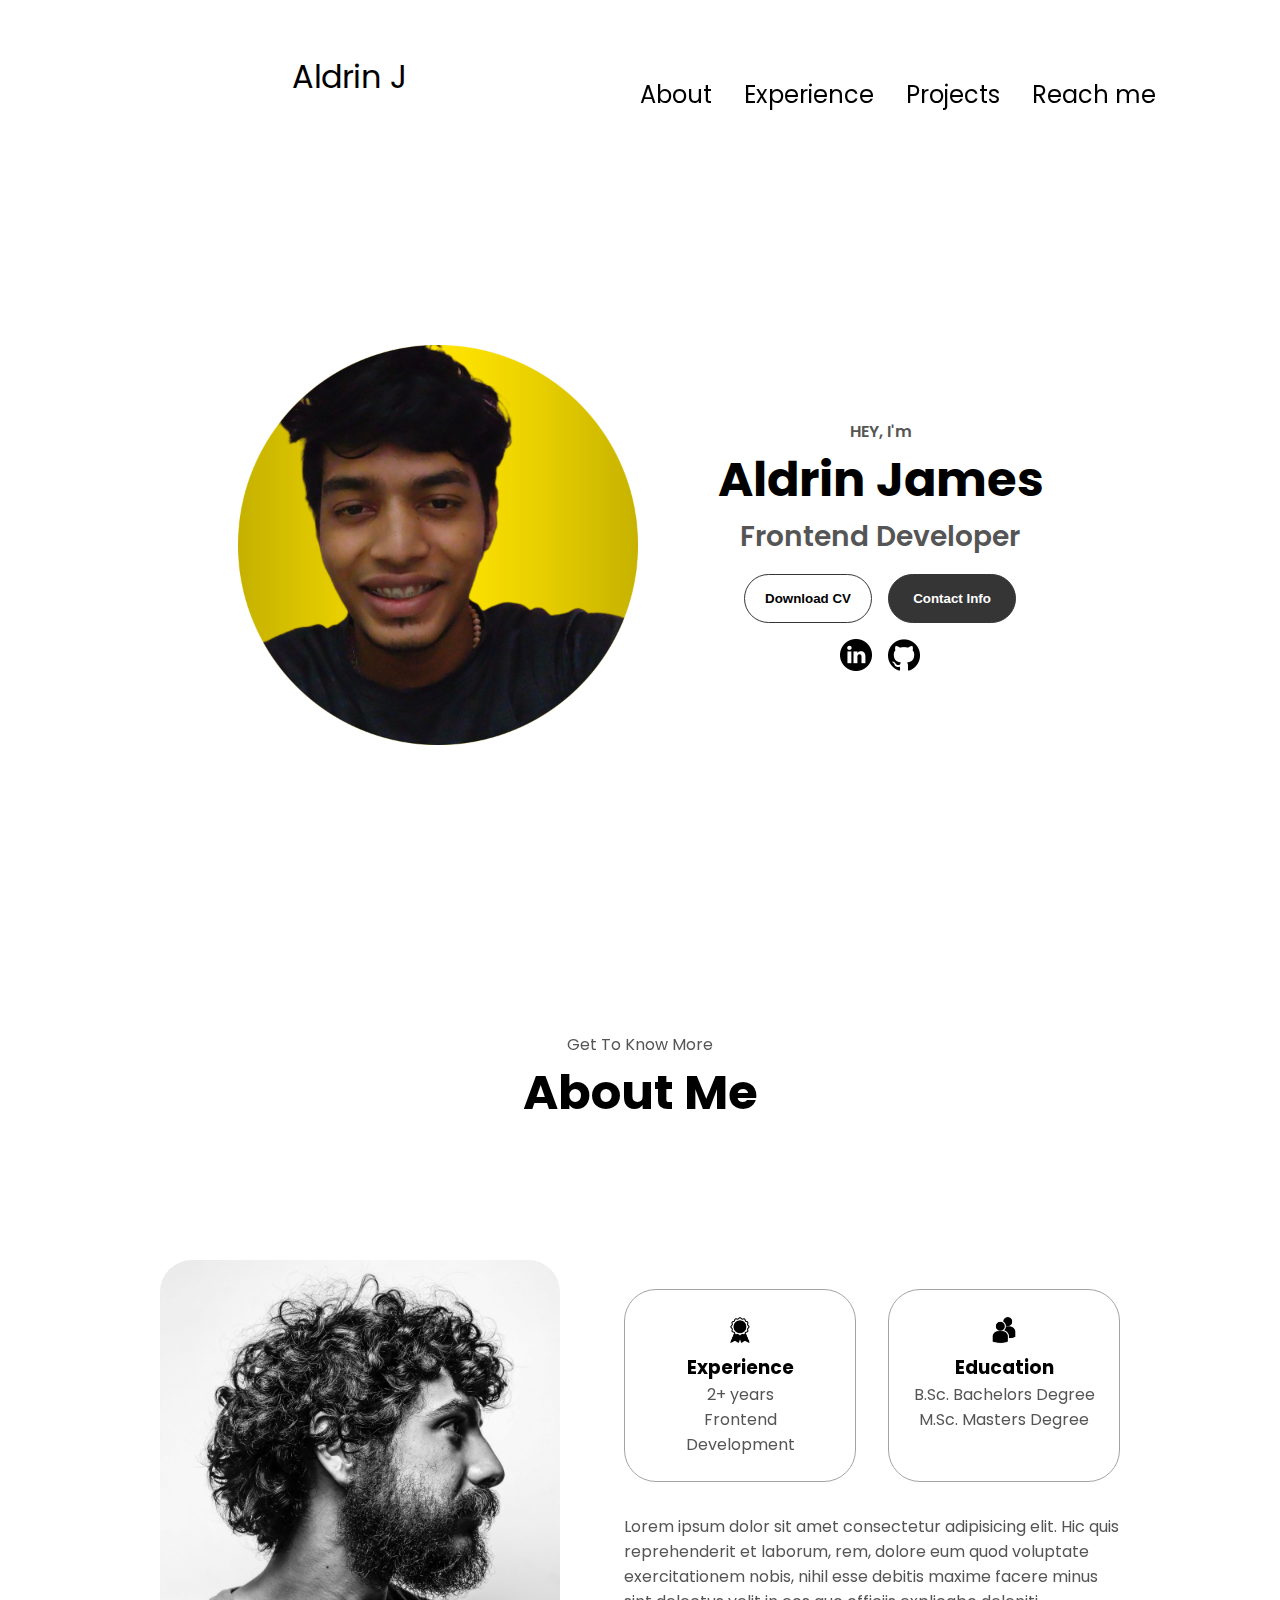
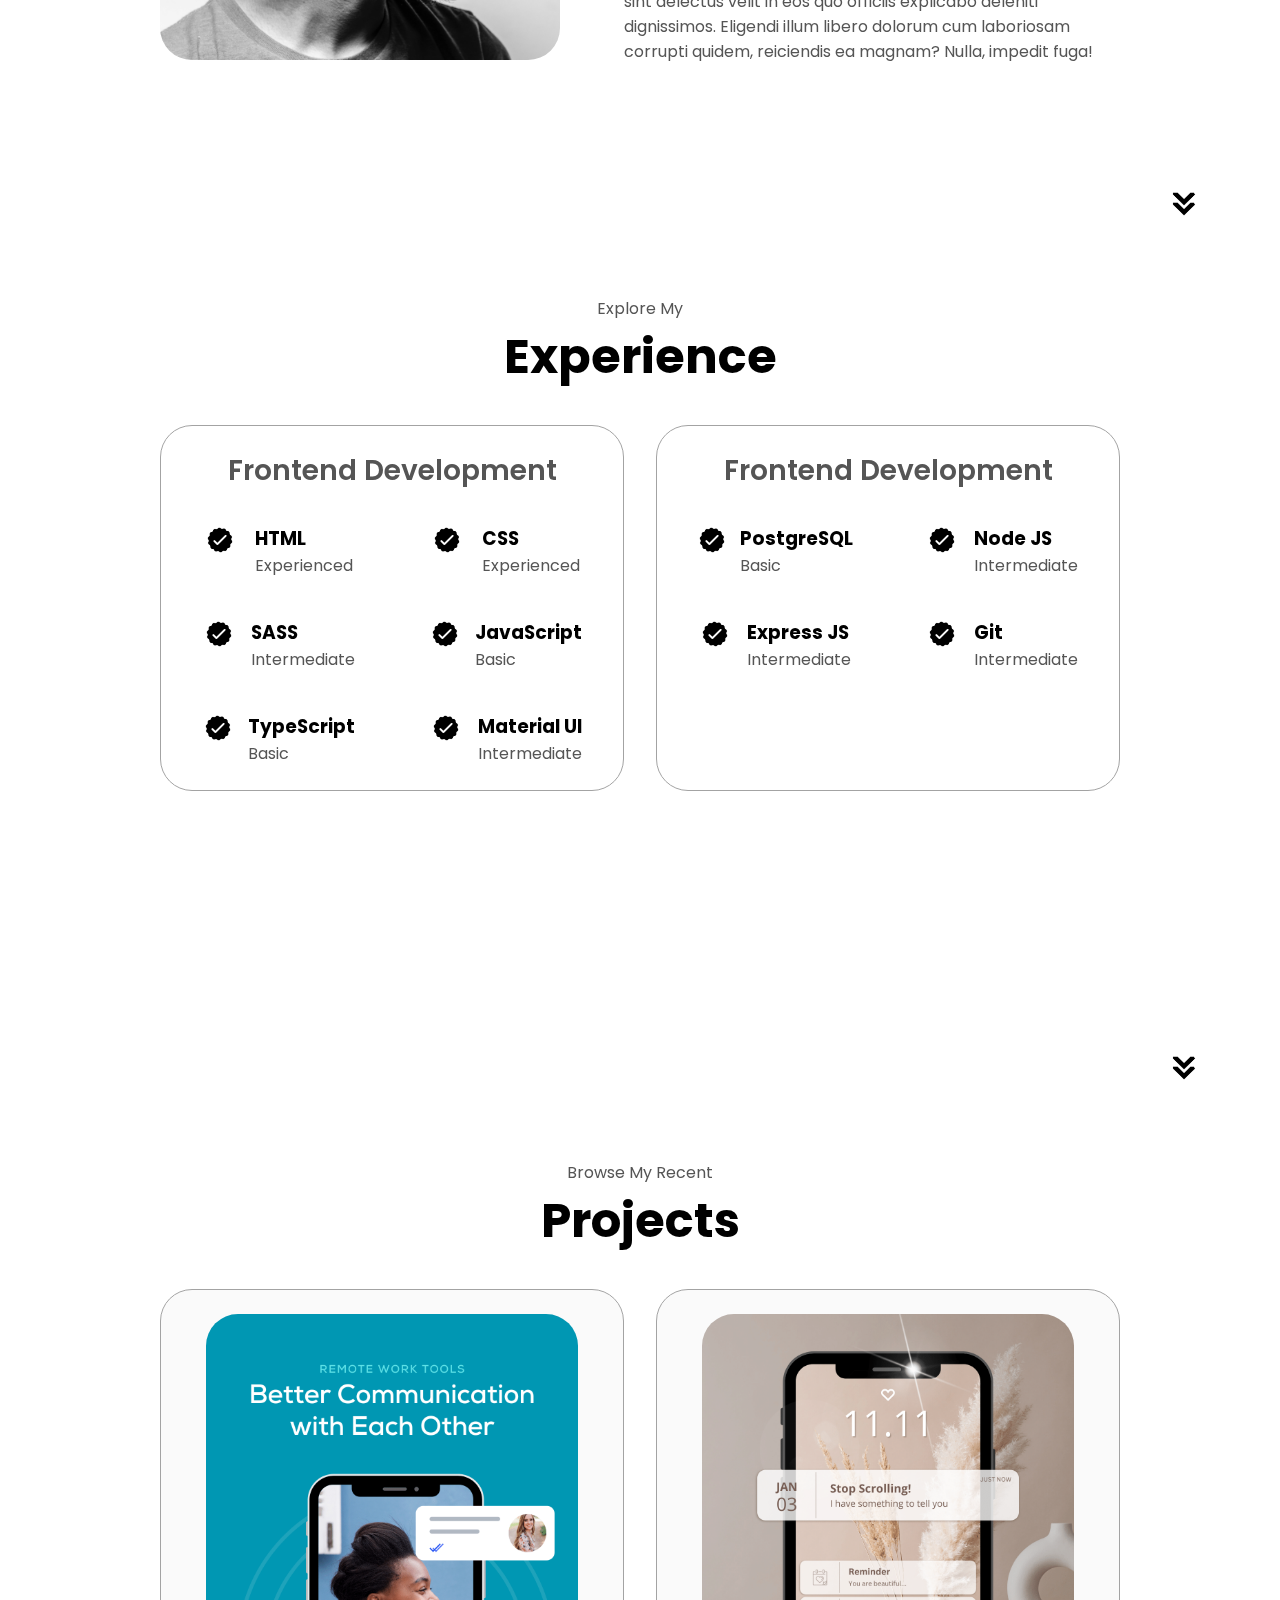
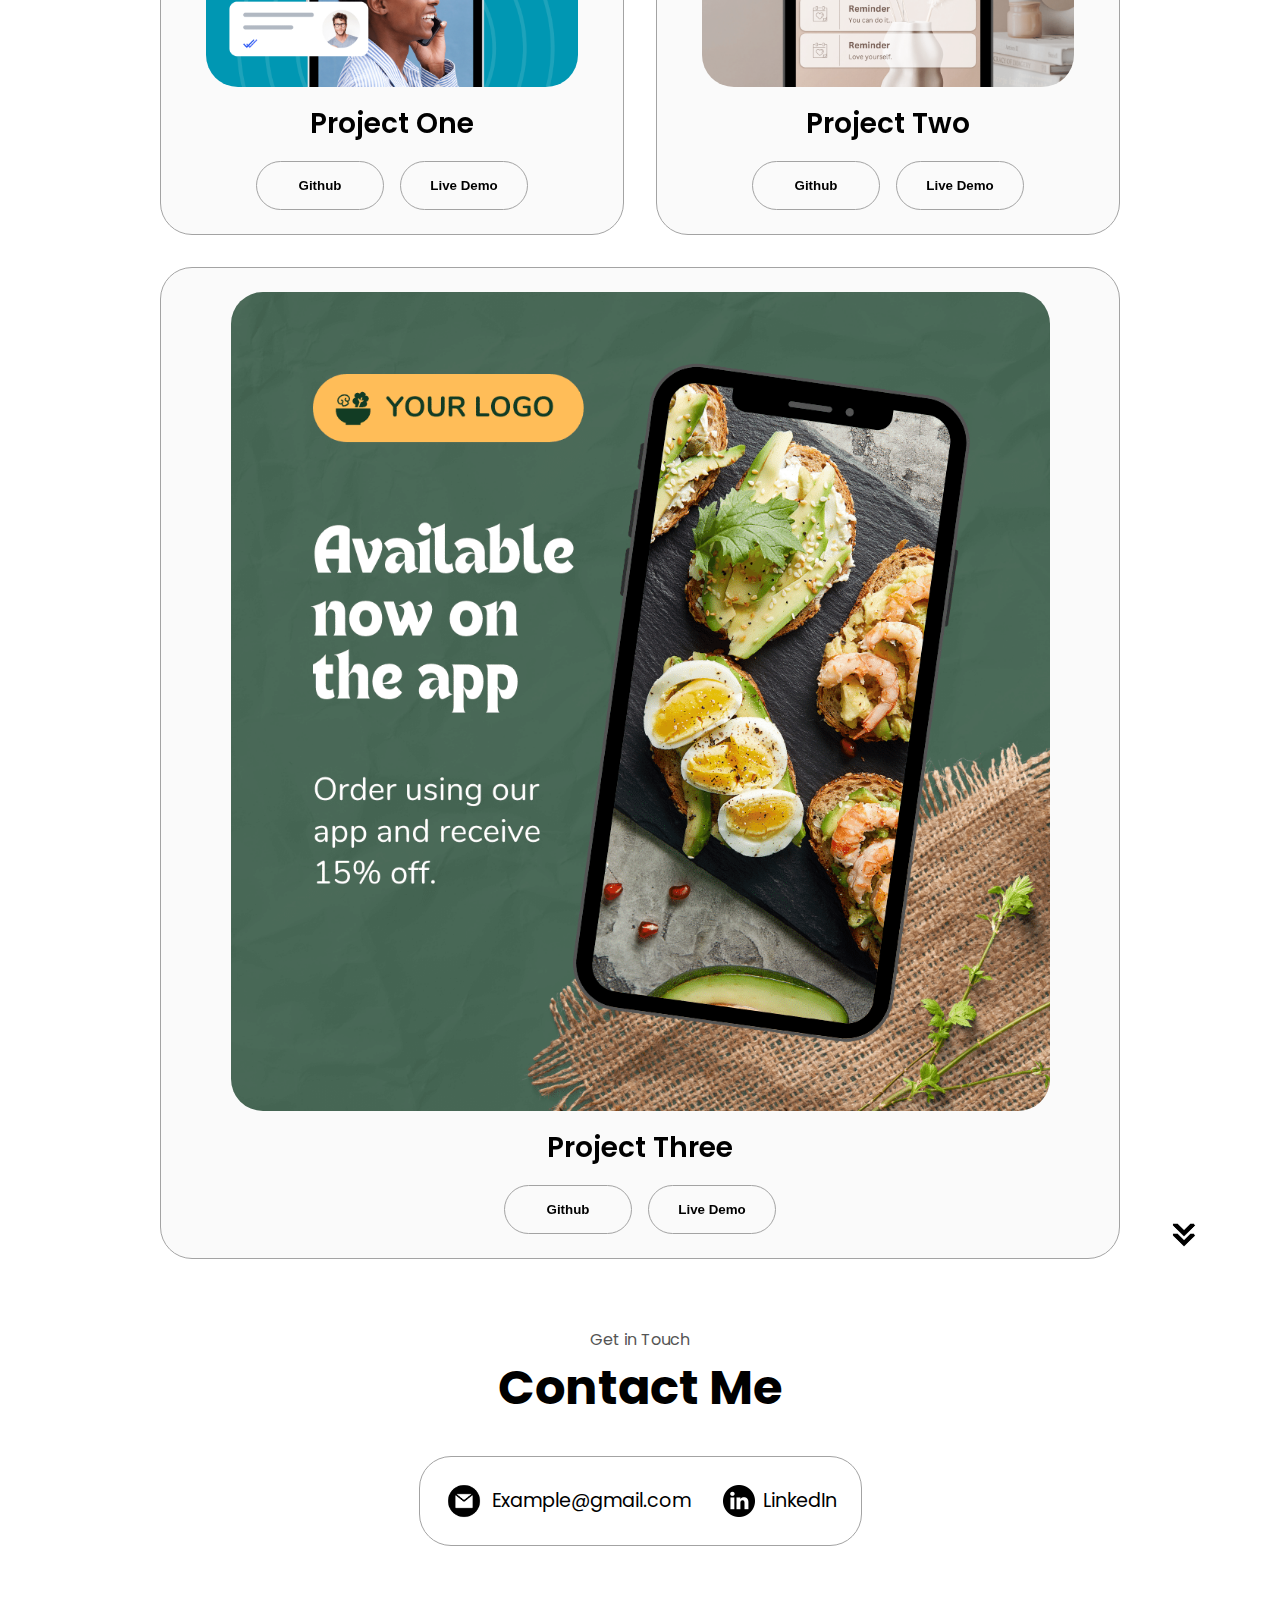
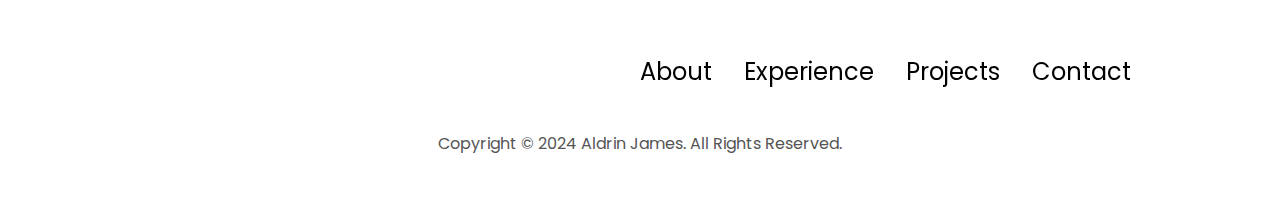
==== index.html @ 4bec2fb2 "minor change" ====
<!DOCTYPE html>
<html lang="en">
  <head>
    <meta charset="UTF-8" />
    <meta http-equiv="X-UA-Compatible" content="IE=edge" />
    <meta name="viewport" content="width=device-width, initial-scale=1.0" />
    <title>Aldrin's James</title>
    <link rel="stylesheet" href="style.css" />
    <link rel="stylesheet" href="mediaqueries.css" />
  </head>
  <body>
    <nav id="desktop-nav">
      <div id="username" class="logo">Aldrin James</div>
      <div>
        <ul class="nav-links">
          <li><a href="#about">About</a></li>
          <li><a href="#experience">Experience</a></li>
          <li><a href="#projects">Projects</a></li>
          <li><a href="#contact">Reach me</a></li>
        </ul>
      </div>
    </nav>
    <nav id="hamburger-nav">
      <div  id ="username2" class="logo">Aldrin James</div>
      <div class="hamburger-menu">
        <div class="hamburger-icon" onclick="toggleMenu()">
          <span></span>
          <span></span>
          <span></span>
        </div>
        <div class="menu-links">
          <li><a href="#about" onclick="toggleMenu()">About</a></li>
          <li><a href="#experience" onclick="toggleMenu()">Experience</a></li>
          <li><a href="#projects" onclick="toggleMenu()">Projects</a></li>
          <li><a href="#contact" onclick="toggleMenu()">Reach Me</a></li>
        </div>
      </div>
    </nav>
    <section id="profile">
      <div class="section__pic-container">
        <img src="./assets/profile-pic.png" alt="This is how i look" />
      </div>
      <div class="section__text">
        <p class="section__text__p1">HEY, I'm</p>
        <h1 class="title">Aldrin James</h1>
        <p class="section__text__p2">Frontend Developer</p>
        <div class="btn-container">
          <button
            class="btn btn-color-2"
            onclick="window.open('./assets/resume-example.pdf')"
          >
            Download CV
          </button>
          <button class="btn btn-color-1" onclick="location.href='./#contact'">
            Contact Info
          </button>
        </div>
        <div id="socials-container">
          <img
            src="./assets/linkedin.png"
            alt="My LinkedIn profile"
            class="icon"
            onclick="location.href='https://linkedin.com/'"
          />
          <img
            src="./assets/github.png"
            alt="My Github profile"
            class="icon"
            onclick="location.href='https://github.com/'"
          />
        </div>
      </div>
    </section>
    <section id="about">
      <p class="section__text__p1">Get To Know More</p>
      <h1 class="title">About Me</h1>
      <div class="section-container">
        <div class="section__pic-container">
          <img
            src="./assets/about-pic.png"
            alt="Profile picture"
            class="about-pic"
          />
        </div>
        <div class="about-details-container">
          <div class="about-containers">
            <div class="details-container">
              <img
                src="./assets/experience.png"
                alt="Experience icon"
                class="icon"
              />
              <h3>Experience</h3>
              <p>2+ years <br />Frontend Development</p>
            </div>
            <div class="details-container">
              <img
                src="./assets/education.png"
                alt="Education icon"
                class="icon"
              />
              <h3>Education</h3>
              <p>B.Sc. Bachelors Degree<br />M.Sc. Masters Degree</p>
            </div>
          </div>
          <div class="text-container">
            <p>
              Lorem ipsum dolor sit amet consectetur adipisicing elit. Hic quis
              reprehenderit et laborum, rem, dolore eum quod voluptate
              exercitationem nobis, nihil esse debitis maxime facere minus sint
              delectus velit in eos quo officiis explicabo deleniti dignissimos.
              Eligendi illum libero dolorum cum laboriosam corrupti quidem,
              reiciendis ea magnam? Nulla, impedit fuga!
            </p>
          </div>
        </div>
      </div>
      <img
        src="./assets/arrow.png"
        alt="Arrow icon"
        class="icon arrow"
        onclick="location.href='./#experience'"
      />
    </section>
    <section id="experience">
      <p class="section__text__p1">Explore My</p>
      <h1 class="title">Experience</h1>
      <div class="experience-details-container">
        <div class="about-containers">
          <div class="details-container">
            <h2 class="experience-sub-title">Frontend Development</h2>
            <div class="article-container">
              <article>
                <img
                  src="./assets/checkmark.png"
                  alt="Experience icon"
                  class="icon"
                />
                <div>
                  <h3>HTML</h3>
                  <p>Experienced</p>
                </div>
              </article>
              <article>
                <img
                  src="./assets/checkmark.png"
                  alt="Experience icon"
                  class="icon"
                />
                <div>
                  <h3>CSS</h3>
                  <p>Experienced</p>
                </div>
              </article>
              <article>
                <img
                  src="./assets/checkmark.png"
                  alt="Experience icon"
                  class="icon"
                />
                <div>
                  <h3>SASS</h3>
                  <p>Intermediate</p>
                </div>
              </article>
              <article>
                <img
                  src="./assets/checkmark.png"
                  alt="Experience icon"
                  class="icon"
                />
                <div>
                  <h3>JavaScript</h3>
                  <p>Basic</p>
                </div>
              </article>
              <article>
                <img
                  src="./assets/checkmark.png"
                  alt="Experience icon"
                  class="icon"
                />
                <div>
                  <h3>TypeScript</h3>
                  <p>Basic</p>
                </div>
              </article>
              <article>
                <img
                  src="./assets/checkmark.png"
                  alt="Experience icon"
                  class="icon"
                />
                <div>
                  <h3>Material UI</h3>
                  <p>Intermediate</p>
                </div>
              </article>
            </div>
          </div>
          <div class="details-container">
            <h2 class="experience-sub-title">Frontend Development</h2>
            <div class="article-container">
              <article>
                <img
                  src="./assets/checkmark.png"
                  alt="Experience icon"
                  class="icon"
                />
                <div>
                  <h3>PostgreSQL</h3>
                  <p>Basic</p>
                </div>
              </article>
              <article>
                <img
                  src="./assets/checkmark.png"
                  alt="Experience icon"
                  class="icon"
                />
                <div>
                  <h3>Node JS</h3>
                  <p>Intermediate</p>
                </div>
              </article>
              <article>
                <img
                  src="./assets/checkmark.png"
                  alt="Experience icon"
                  class="icon"
                />
                <div>
                  <h3>Express JS</h3>
                  <p>Intermediate</p>
                </div>
              </article>
              <article>
                <img
                  src="./assets/checkmark.png"
                  alt="Experience icon"
                  class="icon"
                />
                <div>
                  <h3>Git</h3>
                  <p>Intermediate</p>
                </div>
              </article>
            </div>
          </div>
        </div>
      </div>
      <img
        src="./assets/arrow.png"
        alt="Arrow icon"
        class="icon arrow"
        onclick="location.href='./#projects'"
      />
    </section>
    <section id="projects">
      <p class="section__text__p1">Browse My Recent</p>
      <h1 class="title">Projects</h1>
      <div class="experience-details-container">
        <div class="about-containers">
          <div class="details-container color-container">
            <div class="article-container">
              <img
                src="./assets/project-1.png"
                alt="Project 1"
                class="project-img"
              />
            </div>
            <h2 class="experience-sub-title project-title">Project One</h2>
            <div class="btn-container">
              <button
                class="btn btn-color-2 project-btn"
                onclick="location.href='https://github.com/'"
              >
                Github
              </button>
              <button
                class="btn btn-color-2 project-btn"
                onclick="location.href='https://github.com/'"
              >
                Live Demo
              </button>
            </div>
          </div>
          <div class="details-container color-container">
            <div class="article-container">
              <img
                src="./assets/project-2.png"
                alt="Project 2"
                class="project-img"
              />
            </div>
            <h2 class="experience-sub-title project-title">Project Two</h2>
            <div class="btn-container">
              <button
                class="btn btn-color-2 project-btn"
                onclick="location.href='https://github.com/'"
              >
                Github
              </button>
              <button
                class="btn btn-color-2 project-btn"
                onclick="location.href='https://github.com/'"
              >
                Live Demo
              </button>
            </div>
          </div>
          <div class="details-container color-container">
            <div class="article-container">
              <img
                src="./assets/project-3.png"
                alt="Project 3"
                class="project-img"
              />
            </div>
            <h2 class="experience-sub-title project-title">Project Three</h2>
            <div class="btn-container">
              <button
                class="btn btn-color-2 project-btn"
                onclick="location.href='https://github.com/'"
              >
                Github
              </button>
              <button
                class="btn btn-color-2 project-btn"
                onclick="location.href='https://github.com/'"
              >
                Live Demo
              </button>
            </div>
          </div>
        </div>
      </div>
      <img
        src="./assets/arrow.png"
        alt="Arrow icon"
        class="icon arrow"
        onclick="location.href='./#contact'"
      />
    </section>
    <section id="contact">
      <p class="section__text__p1">Get in Touch</p>
      <h1 class="title">Contact Me</h1>
      <div class="contact-info-upper-container">
        <div class="contact-info-container">
          <img
            src="./assets/email.png"
            alt="Email icon"
            class="icon contact-icon email-icon"
          />
          <p><a href="mailto:examplemail@gmail.com">Example@gmail.com</a></p>
        </div>
        <div class="contact-info-container">
          <img
            src="./assets/linkedin.png"
            alt="LinkedIn icon"
            class="icon contact-icon"
          />
          <p><a href="https://www.linkedin.com">LinkedIn</a></p>
        </div>
      </div>
    </section>
    <footer>
      <nav>
        <div class="nav-links-container">
          <ul class="nav-links">
            <li><a href="#about">About</a></li>
            <li><a href="#experience">Experience</a></li>
            <li><a href="#projects">Projects</a></li>
            <li><a href="#contact">Contact</a></li>
          </ul>
        </div>
      </nav>
      <p>Copyright &#169; 2024 Aldrin James. All Rights Reserved.</p>
    </footer>
    <script src="script.js"></script>
  </body>
</html>
---- style.css ----
/* GENERAL */

@import url("https://fonts.googleapis.com/css2?family=Poppins:wght@300;400;500;600&display=swap");

* {
  margin: 0;
  padding: 0;
}

body {
  font-family: "Poppins", sans-serif;
}

html {
  scroll-behavior: smooth;
}

p {
  color: rgb(85, 85, 85);
}

/* TRANSITION */

a,
.btn {
  transition: all 300ms ease;
}

/* DESKTOP NAV */

nav,
.nav-links {
  display: flex;
}

nav {
  justify-content: space-around;
  align-items: center;
  height: 17vh;
}

.nav-links {
  gap: 2rem;
  list-style: none;
  font-size: 1.5rem;
  position:fixed;
  left: 50%;
}

a {
  color: black;
  text-decoration: none;
  text-decoration-color: white;
}

a:hover {
  color: grey;
  text-decoration: underline;
  text-underline-offset: 1rem;
  text-decoration-color: rgb(181, 181, 181);
}

.logo {
  font-size: 2rem;
}

.logo:hover {
  cursor: default;
}

/* HAMBURGER MENU */

#hamburger-nav {
  display: none;
}

.hamburger-menu {
  position: relative;
  display: inline-block;
}

.hamburger-icon {
  display: flex;
  flex-direction: column;
  justify-content: space-between;
  height: 24px;
  width: 30px;
  cursor: pointer;
  position: fixed;
  right:20%;
}

.hamburger-icon span {
  width: 100%;
  height: 2px;
  background-color: black;
  transition: all 0.3 ease-in-out;
}

.menu-links {
  position: absolute;
  top: 100%;
  right: 0;
  background-color: white;
  width: fit-content;
  max-height: 0;
  overflow: hidden;
  transition: all 0.3 ease-in-out;
}

.menu-links a {
  display: block;
  padding: 10px;
  text-align: center;
  font-size: 1.5rem;
  color: black;
  text-decoration: none;
  transition: all 0.3 ease-in-out;
}

.menu-links li {
  list-style: none;
}

.menu-links.open {
  max-height: 300px;
}

.hamburger-icon.open span:first-child {
  transform: rotate(45deg) translate(10px, 5px);
}

.hamburger-icon.open span:nth-child(2) {
  opacity: 0;
}

.hamburger-icon.open span:last-child {
  transform: rotate(-45deg) translate(10px, -5px);
}

.hamburger-icon span:first-child {
  transform: none;
}

.hamburger-icon span:first-child {
  opacity: 1;
}

.hamburger-icon span:first-child {
  transform: none;
}

/* SECTIONS */

section {
  padding-top: 4vh;
  height: 96vh;
  margin: 0 10rem;
  box-sizing: border-box;
  min-height: fit-content;
}

.section-container {
  display: flex;
}

/* PROFILE SECTION */

#profile {
  display: flex;
  justify-content: center;
  gap: 5rem;
  height: 80vh;
}

.section__pic-container {
  display: flex;
  height: 400px;
  width: 400px;
  margin: auto 0;
}

.section__text {
  align-self: center;
  text-align: center;
}

.section__text p {
  font-weight: 600;
}

.section__text__p1 {
  text-align: center;
}

.section__text__p2 {
  font-size: 1.75rem;
  margin-bottom: 1rem;
}

.title {
  font-size: 3rem;
  text-align: center;
}

#socials-container {
  display: flex;
  justify-content: center;
  margin-top: 1rem;
  gap: 1rem;
}

/* ICONS */

.icon {
  cursor: pointer;
  height: 2rem;
}

/* BUTTONS */

.btn-container {
  display: flex;
  justify-content: center;
  gap: 1rem;
}

.btn {
  font-weight: 600;
  transition: all 300ms ease;
  padding: 1rem;
  width: 8rem;
  border-radius: 2rem;
}

.btn-color-1,
.btn-color-2 {
  border: rgb(53, 53, 53) 0.1rem solid;
}

.btn-color-1:hover,
.btn-color-2:hover {
  cursor: pointer;
}

.btn-color-1,
.btn-color-2:hover {
  background: rgb(53, 53, 53);
  color: white;
}

.btn-color-1:hover {
  background: rgb(0, 0, 0);
}

.btn-color-2 {
  background: none;
}

.btn-color-2:hover {
  border: rgb(255, 255, 255) 0.1rem solid;
}

.btn-container {
  gap: 1rem;
}

/* ABOUT SECTION */

#about {
  position: relative;
}

.about-containers {
  gap: 2rem;
  margin-bottom: 2rem;
  margin-top: 2rem;
}

.about-details-container {
  justify-content: center;
  flex-direction: column;
}

.about-containers,
.about-details-container {
  display: flex;
}

.about-pic {
  border-radius: 2rem;
}

.arrow {
  position: absolute;
  right: -5rem;
  bottom: 2.5rem;
}

.details-container {
  padding: 1.5rem;
  flex: 1;
  background: white;
  border-radius: 2rem;
  border: rgb(53, 53, 53) 0.1rem solid;
  border-color: rgb(163, 163, 163);
  text-align: center;
}

.section-container {
  gap: 4rem;
  height: 80%;
}

.section__pic-container {
  height: 400px;
  width: 400px;
  margin: auto 0;
}

/* EXPERIENCE SECTION */

#experience {
  position: relative;
}

.experience-sub-title {
  color: rgb(85, 85, 85);
  font-weight: 600;
  font-size: 1.75rem;
  margin-bottom: 2rem;
}

.experience-details-container {
  display: flex;
  justify-content: center;
  flex-direction: column;
}

.article-container {
  display: flex;
  text-align: initial;
  flex-wrap: wrap;
  flex-direction: row;
  gap: 2.5rem;
  justify-content: space-around;
}

article {
  display: flex;
  width: 10rem;
  justify-content: space-around;
  gap: 0.5rem;
}

article .icon {
  cursor: default;
}

/* PROJECTS SECTION */

#projects {
  position: relative;
}

.color-container {
  border-color: rgb(163, 163, 163);
  background: rgb(250, 250, 250);
}

.project-img {
  border-radius: 2rem;
  width: 90%;
  height: 90%;
}

.project-title {
  margin: 1rem;
  color: black;
}

.project-btn {
  color: black;
  border-color: rgb(163, 163, 163);
}

/* CONTACT */

#contact {
  display: flex;
  justify-content: center;
  flex-direction: column;
  height: 70vh;
}

.contact-info-upper-container {
  display: flex;
  justify-content: center;
  border-radius: 2rem;
  border: rgb(53, 53, 53) 0.1rem solid;
  border-color: rgb(163, 163, 163);
  background: (250, 250, 250);
  margin: 2rem auto;
  padding: 0.5rem;
}

.contact-info-container {
  display: flex;
  align-items: center;
  justify-content: center;
  gap: 0.5rem;
  margin: 1rem;
}

.contact-info-container p {
  font-size: larger;
}

.contact-icon {
  cursor: default;
}

.email-icon {
  height: 2.5rem;
}

/* FOOTER SECTION */

footer {
  height: 26vh;
  margin: 0 1rem;
}

footer p {
  text-align: center;
}
---- mediaqueries.css ----
@media screen and (max-width: 1400px) {
  #profile {
    height: 83vh;
    margin-bottom: 6rem;
  }
  .about-containers {
    flex-wrap: wrap;
  }
  #contact,
  #projects {
    height: fit-content;
  }
}

@media screen and (max-width: 1200px) {
  #desktop-nav {
    display: none;
  }
  #hamburger-nav {
    display: flex;
  }
  #experience,
  .experience-details-container {
    margin-top: 2rem;
  }
  #profile,
  .section-container {
    display: block;
  }
  .arrow {
    display: none;
  }
  section,
  .section-container {
    height: fit-content;
  }
  section {
    margin: 0 5%;
  }
  .section__pic-container {
    width: 275px;
    height: 275px;
    margin: 0 auto 2rem;
  }
  .about-containers {
    margin-top: 0;
  }
}

@media screen and (max-width: 600px) {
  #contact,
  footer {
    height: 40vh;
  }
  #profile {
    height: 83vh;
    margin-bottom: 0;
  }
  article {
    font-size: 1rem;
  }
  footer nav {
    height: fit-content;
    margin-bottom: 2rem;
  }
  .about-containers,
  .contact-info-upper-container,
  .btn-container {
    flex-wrap: wrap;
  }
  .contact-info-container {
    margin: 0;
  }
  .contact-info-container p,
  .nav-links li a {
    font-size: 1rem;
  }
  .experience-sub-title {
    font-size: 1.25rem;
  }
  .logo {
    font-size: 1.5rem;
  }
  .nav-links {
    flex-direction: column;
    gap: 0.5rem;
    text-align: center;
  }
  .section__pic-container {
    width: auto;
    height: 46vw;
    justify-content: center;
  }
  .section__text__p2 {
    font-size: 1.25rem;
  }
  .title {
    font-size: 2rem;
  }
  .text-container {
    text-align: justify;
  }
}
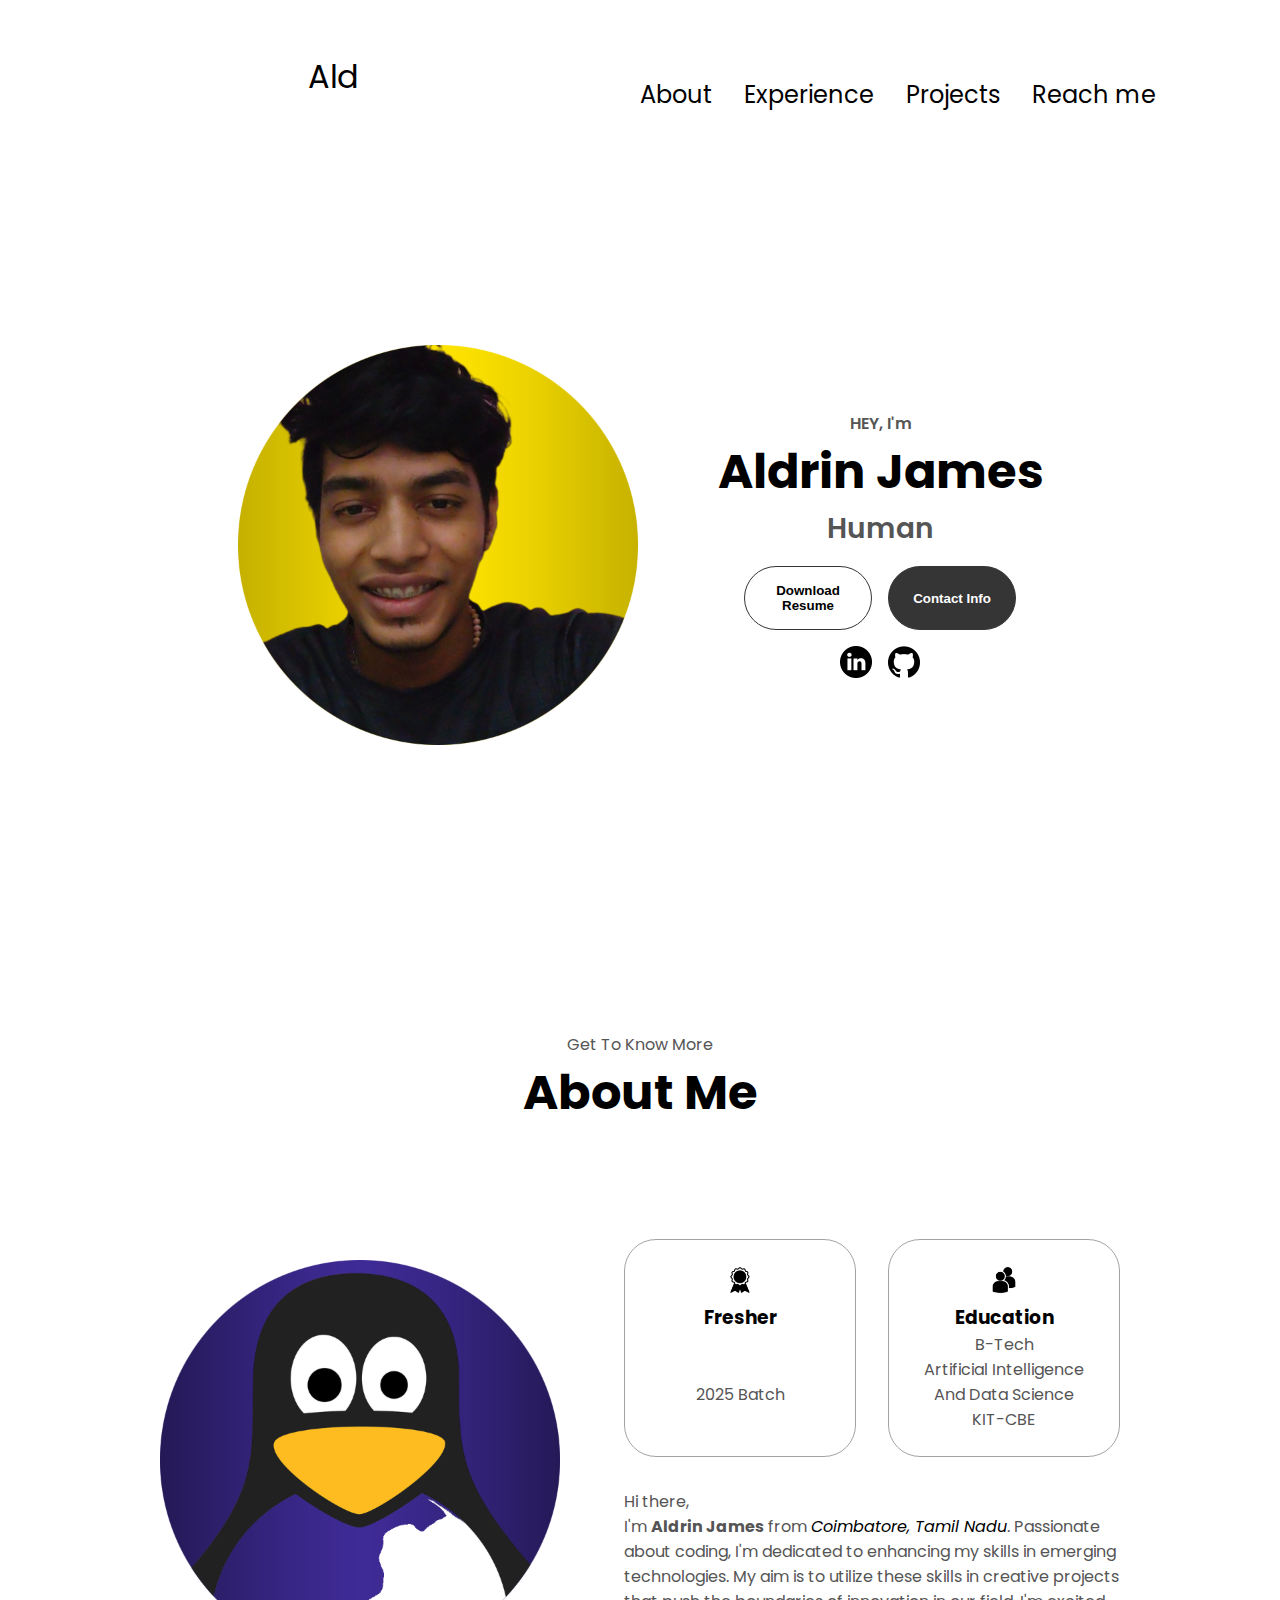
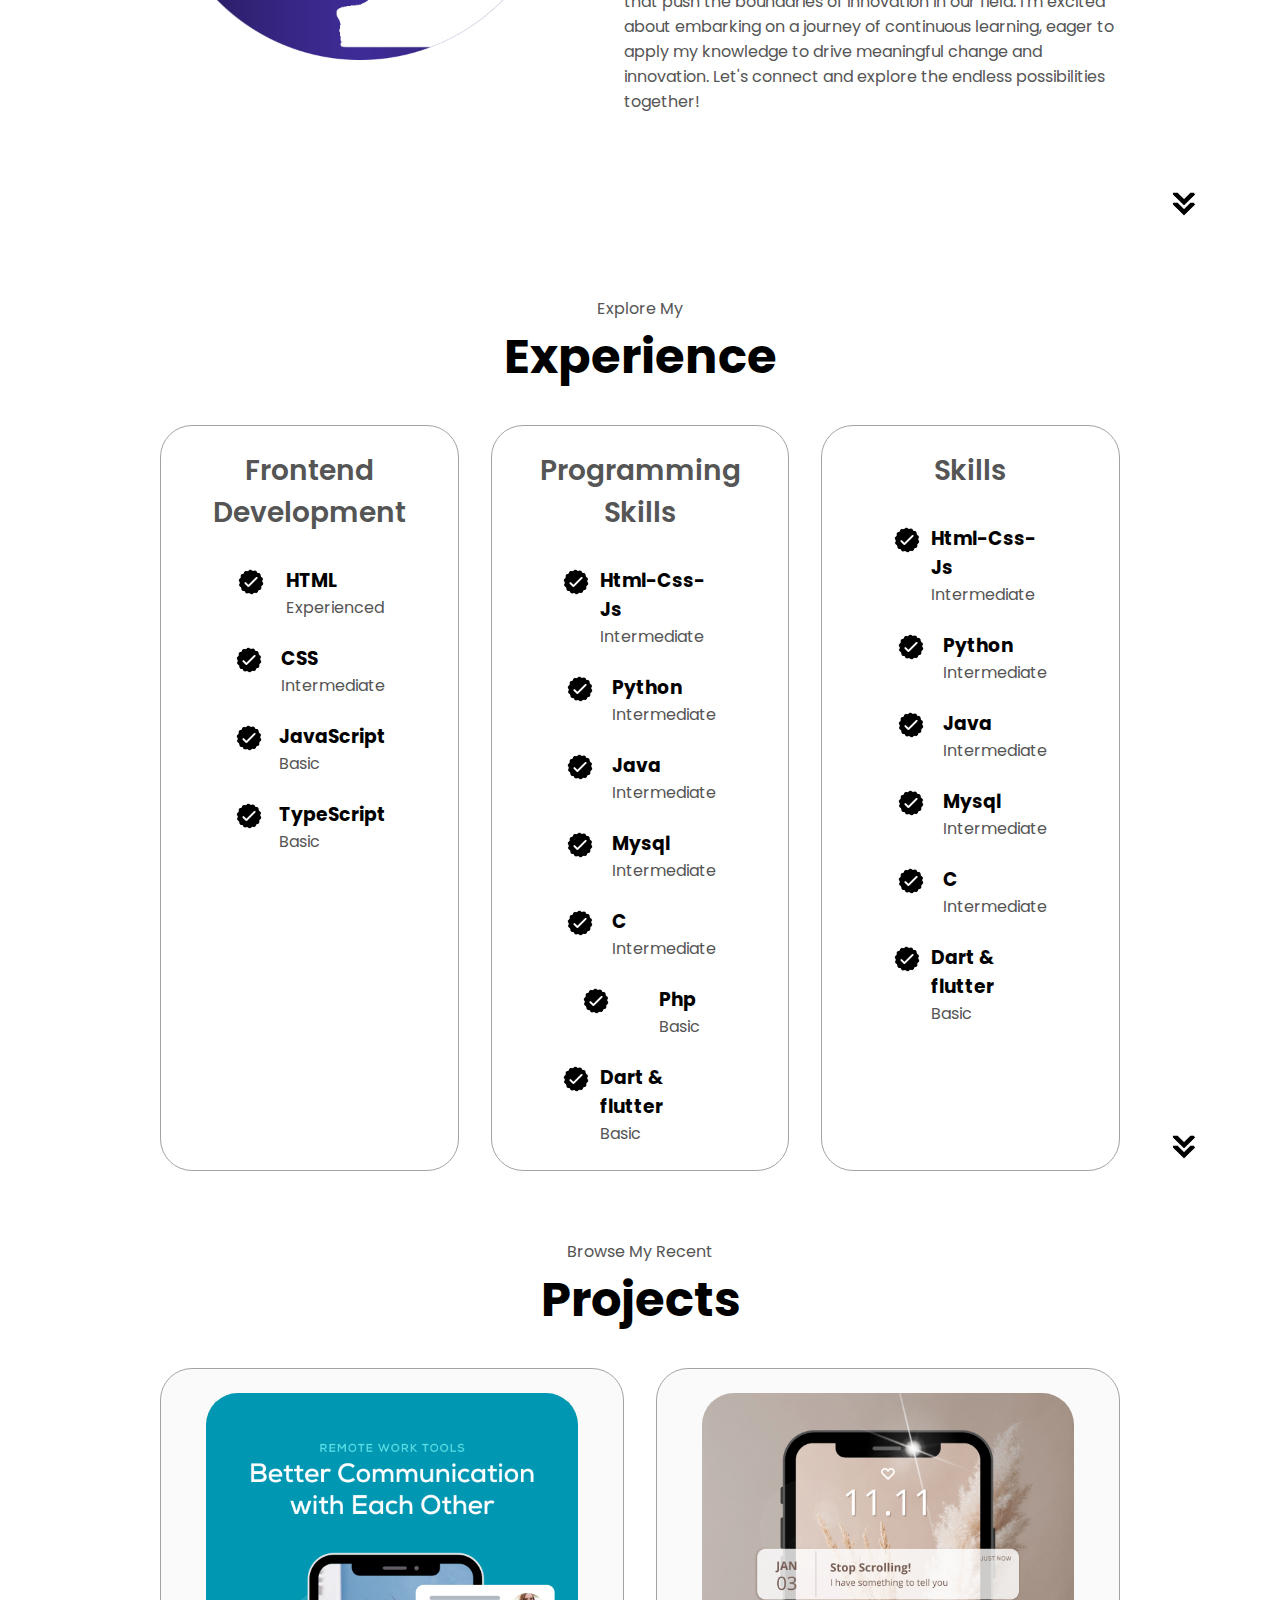
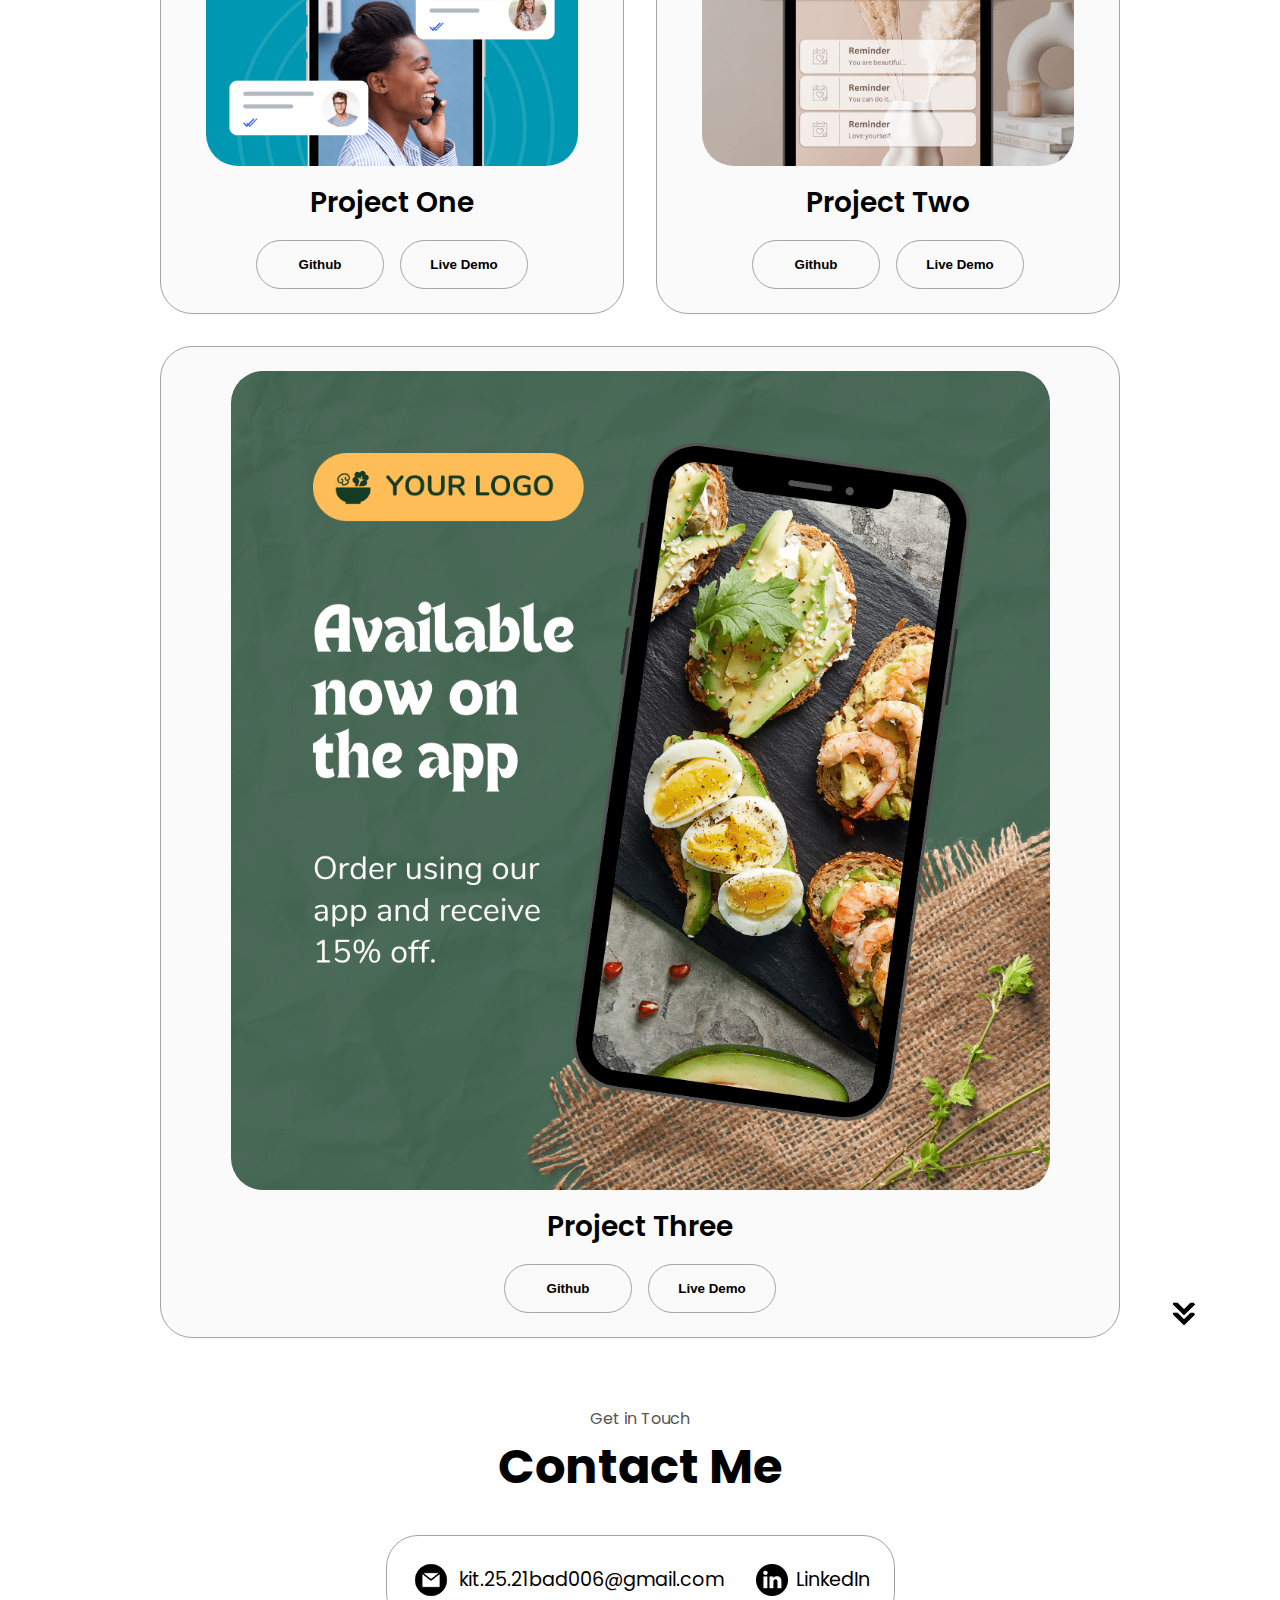
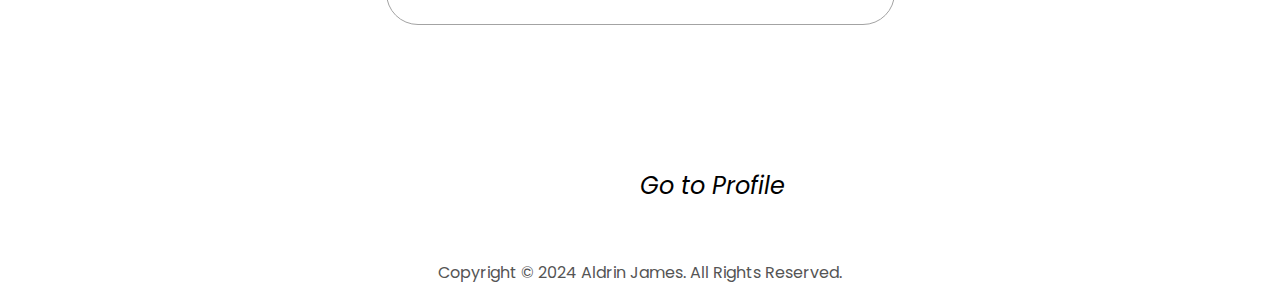
==== commit 23127412: "features added" ====
--- a/index.html
+++ b/index.html
@@ -21,7 +21,7 @@
       </div>
     </nav>
     <nav id="hamburger-nav">
-      <div  id ="username2" class="logo">Aldrin James</div>
+      <div  class="logo">Aldrin James</div>
       <div class="hamburger-menu">
         <div class="hamburger-icon" onclick="toggleMenu()">
           <span></span>
@@ -43,13 +43,13 @@
       <div class="section__text">
         <p class="section__text__p1">HEY, I'm</p>
         <h1 class="title">Aldrin James</h1>
-        <p class="section__text__p2">Frontend Developer</p>
+        <p id="change-text" class="section__text__p2">Tech Enthusiast</p>
         <div class="btn-container">
           <button
             class="btn btn-color-2"
-            onclick="window.open('./assets/resume-example.pdf')"
+            onclick="window.open('./assets/resume.pdf')"
           >
-            Download CV
+            Download Resume
           </button>
           <button class="btn btn-color-1" onclick="location.href='./#contact'">
             Contact Info
@@ -60,13 +60,13 @@
             src="./assets/linkedin.png"
             alt="My LinkedIn profile"
             class="icon"
-            onclick="location.href='https://linkedin.com/'"
+            onclick="location.href='https://www.linkedin.com/in/aldrin-james-2834b0287/'"
           />
           <img
             src="./assets/github.png"
             alt="My Github profile"
             class="icon"
-            onclick="location.href='https://github.com/'"
+            onclick="location.href='https://github.com/aldrinkodes'"
           />
         </div>
       </div>
@@ -77,9 +77,9 @@
       <div class="section-container">
         <div class="section__pic-container">
           <img
-            src="./assets/about-pic.png"
+            src="./assets/profile-pic 2.png"
             alt="Profile picture"
-            class="about-pic"
+            class="not my pic btw"
           />
         </div>
         <div class="about-details-container">
@@ -90,8 +90,8 @@
                 alt="Experience icon"
                 class="icon"
               />
-              <h3>Experience</h3>
-              <p>2+ years <br />Frontend Development</p>
+              <h3 id="changingtext"><br><br>Fresher</h3>
+              <p><br><br>2025 Batch</p>
             </div>
             <div class="details-container">
               <img
@@ -100,17 +100,18 @@
                 class="icon"
               />
               <h3>Education</h3>
-              <p>B.Sc. Bachelors Degree<br />M.Sc. Masters Degree</p>
+              <p>B-Tech<br />Artificial Intelligence And Data Science<br>KIT-CBE</p>
             </div>
           </div>
           <div class="text-container">
             <p>
-              Lorem ipsum dolor sit amet consectetur adipisicing elit. Hic quis
-              reprehenderit et laborum, rem, dolore eum quod voluptate
-              exercitationem nobis, nihil esse debitis maxime facere minus sint
-              delectus velit in eos quo officiis explicabo deleniti dignissimos.
-              Eligendi illum libero dolorum cum laboriosam corrupti quidem,
-              reiciendis ea magnam? Nulla, impedit fuga!
+              Hi there,<br>
+
+I'm <strong>Aldrin James</strong> from <i><a href="https://maps.app.goo.gl/ja6hcBLoMwYk3Xyb7" target="_blank" title="view in map">Coimbatore, Tamil Nadu</a></i>. Passionate about coding, I'm dedicated to enhancing my skills in emerging technologies. My aim is to utilize these skills in creative projects that push the boundaries of innovation in our field.
+
+I'm excited about embarking on a journey of continuous learning, eager to apply my knowledge to drive meaningful change and innovation.
+
+Let's connect and explore the endless possibilities together!
             </p>
           </div>
         </div>
@@ -149,20 +150,10 @@
                 />
                 <div>
                   <h3>CSS</h3>
-                  <p>Experienced</p>
-                </div>
-              </article>
-              <article>
-                <img
-                  src="./assets/checkmark.png"
-                  alt="Experience icon"
-                  class="icon"
-                />
-                <div>
-                  <h3>SASS</h3>
-                  <p>Intermediate</p>
-                </div>
-              </article>
+                  <p>Intermediate</p>
+                </div>
+              </article>
+
               <article>
                 <img
                   src="./assets/checkmark.png"
@@ -185,66 +176,165 @@
                   <p>Basic</p>
                 </div>
               </article>
-              <article>
-                <img
-                  src="./assets/checkmark.png"
-                  alt="Experience icon"
-                  class="icon"
-                />
-                <div>
-                  <h3>Material UI</h3>
-                  <p>Intermediate</p>
-                </div>
-              </article>
+             
             </div>
           </div>
           <div class="details-container">
-            <h2 class="experience-sub-title">Frontend Development</h2>
-            <div class="article-container">
-              <article>
-                <img
-                  src="./assets/checkmark.png"
-                  alt="Experience icon"
-                  class="icon"
-                />
-                <div>
-                  <h3>PostgreSQL</h3>
+            <h2 class="experience-sub-title">Programming Skills</h2>
+            <div class="article-container">
+              <article>
+                <img
+                  src="./assets/checkmark.png"
+                  alt="Experience icon"
+                  class="icon"
+                />
+                <div>
+                  <h3>Html-Css-Js</h3>
+                  <p>Intermediate</p>
+                </div>
+              </article>
+              <article>
+                <img
+                  src="./assets/checkmark.png"
+                  alt="Experience icon"
+                  class="icon"
+                />
+                <div>
+                  <h3>Python</h3>
+                  <p>Intermediate</p>
+                </div>
+              </article>
+              <article>
+                <img
+                  src="./assets/checkmark.png"
+                  alt="Experience icon"
+                  class="icon"
+                />
+                <div>
+                  <h3>Java</h3>
+                  <p>Intermediate</p>
+                </div>
+              </article>
+              <article>
+                <img
+                  src="./assets/checkmark.png"
+                  alt="Experience icon"
+                  class="icon"
+                />
+                <div>
+                  <h3>Mysql</h3>
+                  <p>Intermediate</p>
+                </div>
+              </article>
+              <article>
+                <img
+                  src="./assets/checkmark.png"
+                  alt="Experience icon"
+                  class="icon"
+                />
+                <div>
+                  <h3>C</h3>
+                  <p>Intermediate</p>
+                </div>
+              </article>
+              
+              <article>
+                <img
+                  src="./assets/checkmark.png"
+                  alt="Experience icon"
+                  class="icon"
+                />
+                <div>
+                  <h3>Php</h3>
                   <p>Basic</p>
-                </div>
-              </article>
-              <article>
-                <img
-                  src="./assets/checkmark.png"
-                  alt="Experience icon"
-                  class="icon"
-                />
-                <div>
-                  <h3>Node JS</h3>
-                  <p>Intermediate</p>
-                </div>
-              </article>
-              <article>
-                <img
-                  src="./assets/checkmark.png"
-                  alt="Experience icon"
-                  class="icon"
-                />
-                <div>
-                  <h3>Express JS</h3>
-                  <p>Intermediate</p>
-                </div>
-              </article>
-              <article>
-                <img
-                  src="./assets/checkmark.png"
-                  alt="Experience icon"
-                  class="icon"
-                />
-                <div>
-                  <h3>Git</h3>
-                  <p>Intermediate</p>
-                </div>
-              </article>
+
+                </div>
+              </article>
+              <article>
+                <img
+                  src="./assets/checkmark.png"
+                  alt="Experience icon"
+                  class="icon"
+                />
+                <div>
+                  <h3>Dart & flutter</h3>
+                  <p>Basic</p>
+
+                </div>
+              </article>
+            </div>
+          </div>
+          <div class="details-container">
+            <h2 class="experience-sub-title">Skills</h2>
+            <div class="article-container">
+              <article>
+                <img
+                  src="./assets/checkmark.png"
+                  alt="Experience icon"
+                  class="icon"
+                />
+                <div>
+                  <h3>Html-Css-Js</h3>
+                  <p>Intermediate</p>
+                </div>
+              </article>
+              <article>
+                <img
+                  src="./assets/checkmark.png"
+                  alt="Experience icon"
+                  class="icon"
+                />
+                <div>
+                  <h3>Python</h3>
+                  <p>Intermediate</p>
+                </div>
+              </article>
+              <article>
+                <img
+                  src="./assets/checkmark.png"
+                  alt="Experience icon"
+                  class="icon"
+                />
+                <div>
+                  <h3>Java</h3>
+                  <p>Intermediate</p>
+                </div>
+              </article>
+              <article>
+                <img
+                  src="./assets/checkmark.png"
+                  alt="Experience icon"
+                  class="icon"
+                />
+                <div>
+                  <h3>Mysql</h3>
+                  <p>Intermediate</p>
+                </div>
+              </article>
+              <article>
+                <img
+                  src="./assets/checkmark.png"
+                  alt="Experience icon"
+                  class="icon"
+                />
+                <div>
+                  <h3>C</h3>
+                  <p>Intermediate</p>
+                </div>
+              </article>
+              <article>
+                <img
+                  src="./assets/checkmark.png"
+                  alt="Experience icon"
+                  class="icon"
+                />
+                <div>
+                  <h3>Dart & flutter</h3>
+                  <p>Basic</p>
+                  
+                </div>
+              </article>
+              
             </div>
           </div>
         </div>
@@ -352,7 +442,7 @@
             alt="Email icon"
             class="icon contact-icon email-icon"
           />
-          <p><a href="mailto:examplemail@gmail.com">Example@gmail.com</a></p>
+          <p><a href="mailto:kit.25.21bad006@gmail.com">kit.25.21bad006@gmail.com</a></p>
         </div>
         <div class="contact-info-container">
           <img
@@ -360,22 +450,23 @@
             alt="LinkedIn icon"
             class="icon contact-icon"
           />
-          <p><a href="https://www.linkedin.com">LinkedIn</a></p>
+          <p><a href="https://www.linkedin.com/in/aldrin-james-2834b0287/" target="_blank">LinkedIn</a></p>
         </div>
       </div>
     </section>
     <footer>
+      
       <nav>
         <div class="nav-links-container">
           <ul class="nav-links">
-            <li><a href="#about">About</a></li>
-            <li><a href="#experience">Experience</a></li>
-            <li><a href="#projects">Projects</a></li>
-            <li><a href="#contact">Contact</a></li>
+           
+            <li><a href="#profile"><i><br>Go to Profile</i></a></li>
+            
           </ul>
         </div>
       </nav>
-      <p>Copyright &#169; 2024 Aldrin James. All Rights Reserved.</p>
+    
+      <p><br><br>Copyright &#169; 2024 Aldrin James. All Rights Reserved.</p>
     </footer>
     <script src="script.js"></script>
   </body>
--- a/style.css
+++ b/style.css
@@ -43,7 +43,7 @@
   gap: 2rem;
   list-style: none;
   font-size: 1.5rem;
-  position:fixed;
+  position:absolute;
   left: 50%;
 }
 
@@ -86,8 +86,8 @@
   height: 24px;
   width: 30px;
   cursor: pointer;
-  position: fixed;
-  right:20%;
+  position: absolute;
+  right:20;
 }
 
 .hamburger-icon span {
@@ -95,17 +95,19 @@
   height: 2px;
   background-color: black;
   transition: all 0.3 ease-in-out;
+  right :10%;
 }
 
 .menu-links {
   position: absolute;
-  top: 100%;
+  top: 13%;
+  left: 73%;
   right: 0;
-  background-color: white;
+  background-color:transparent;
   width: fit-content;
   max-height: 0;
   overflow: hidden;
-  transition: all 0.3 ease-in-out;
+  transition: all 0.3 ease-in-out;
 }
 
 .menu-links a {
@@ -339,10 +341,10 @@
 
 .article-container {
   display: flex;
-  text-align: initial;
+  text-align:initial;
   flex-wrap: wrap;
   flex-direction: row;
-  gap: 2.5rem;
+  gap: 1.5rem;
   justify-content: space-around;
 }
 
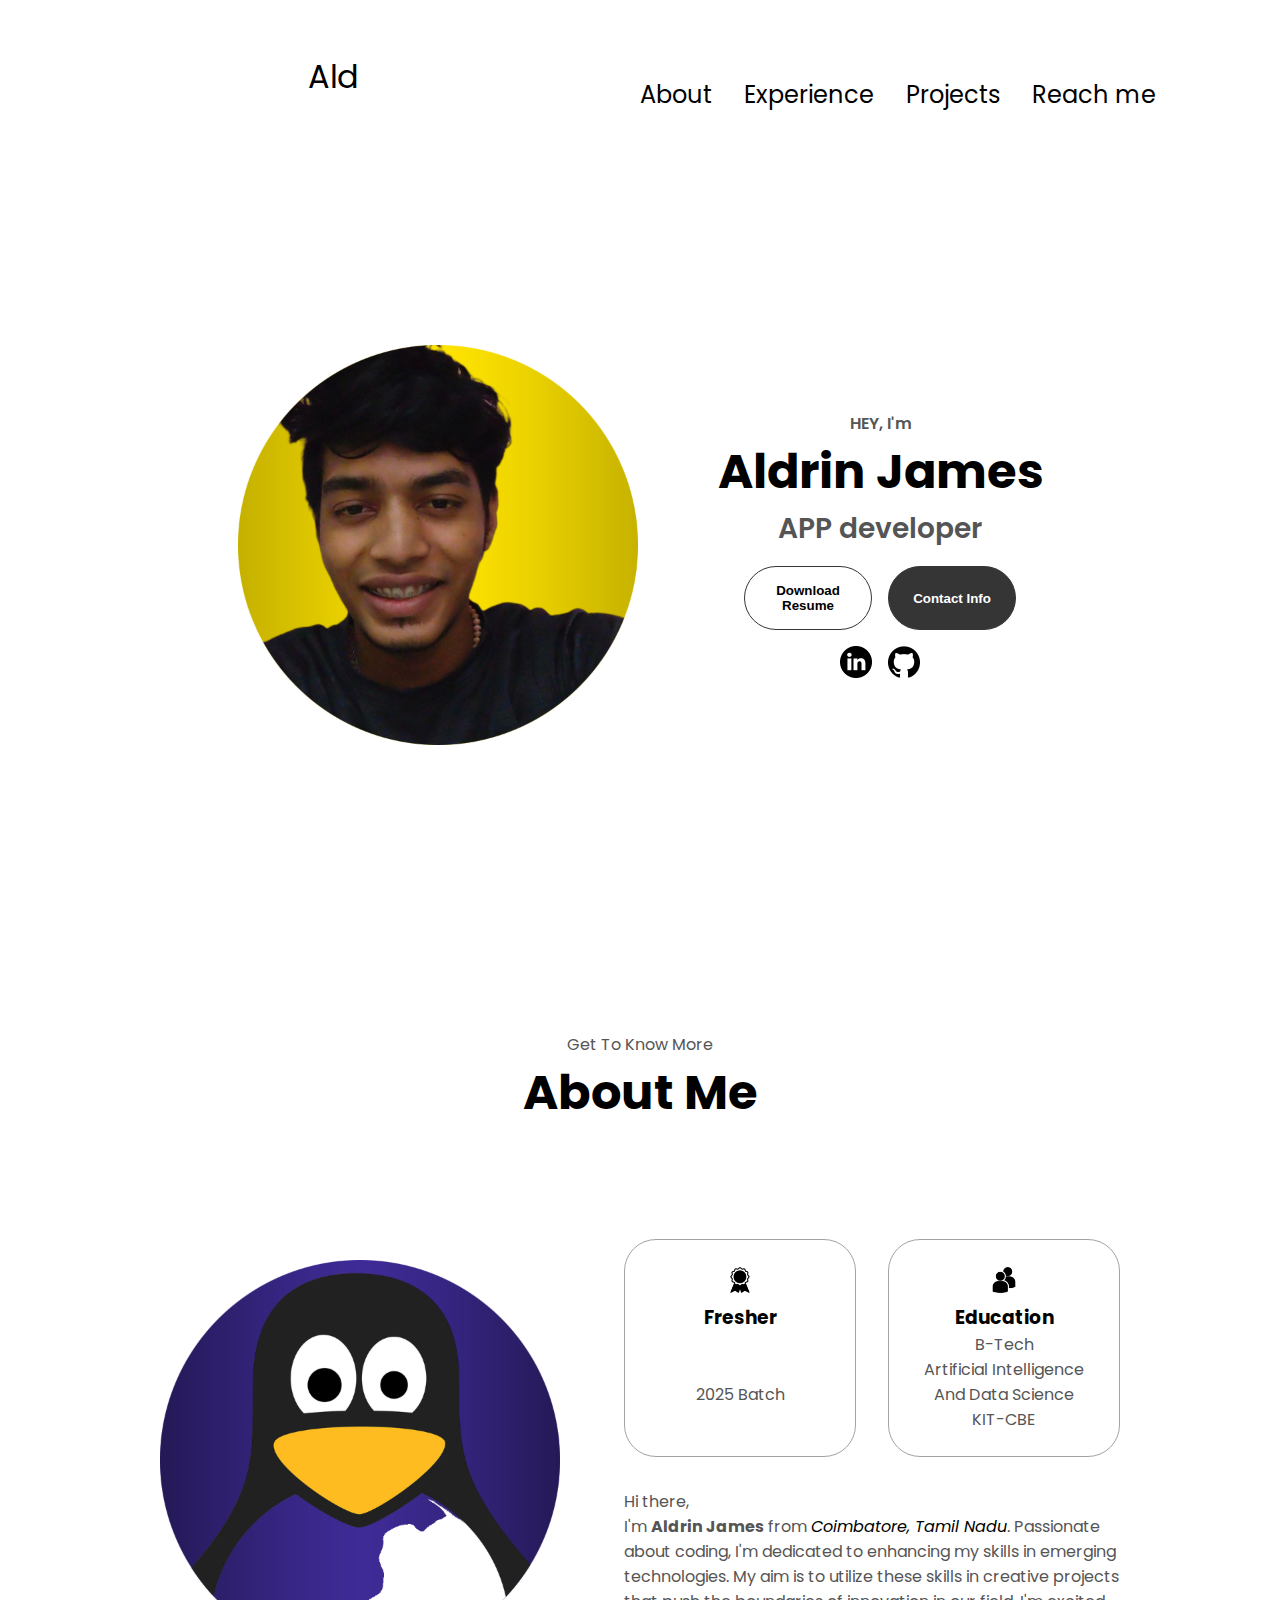
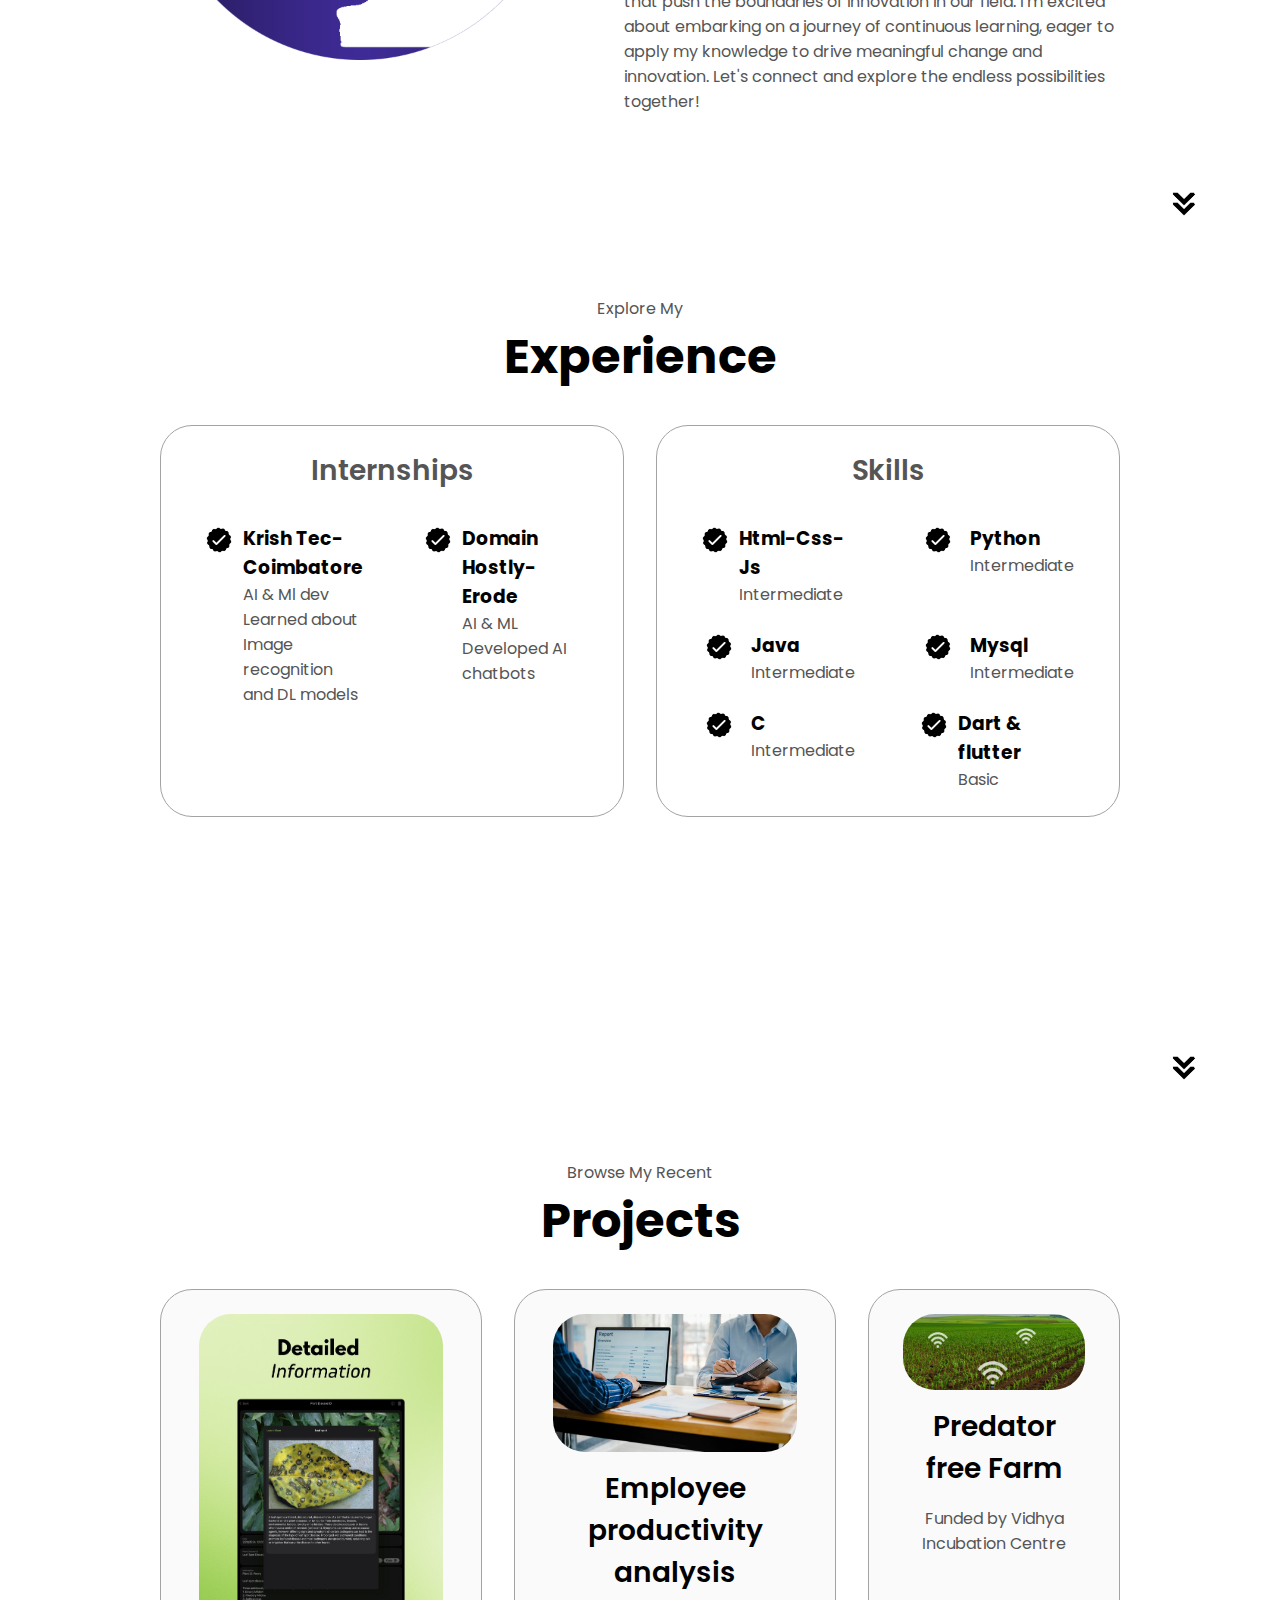
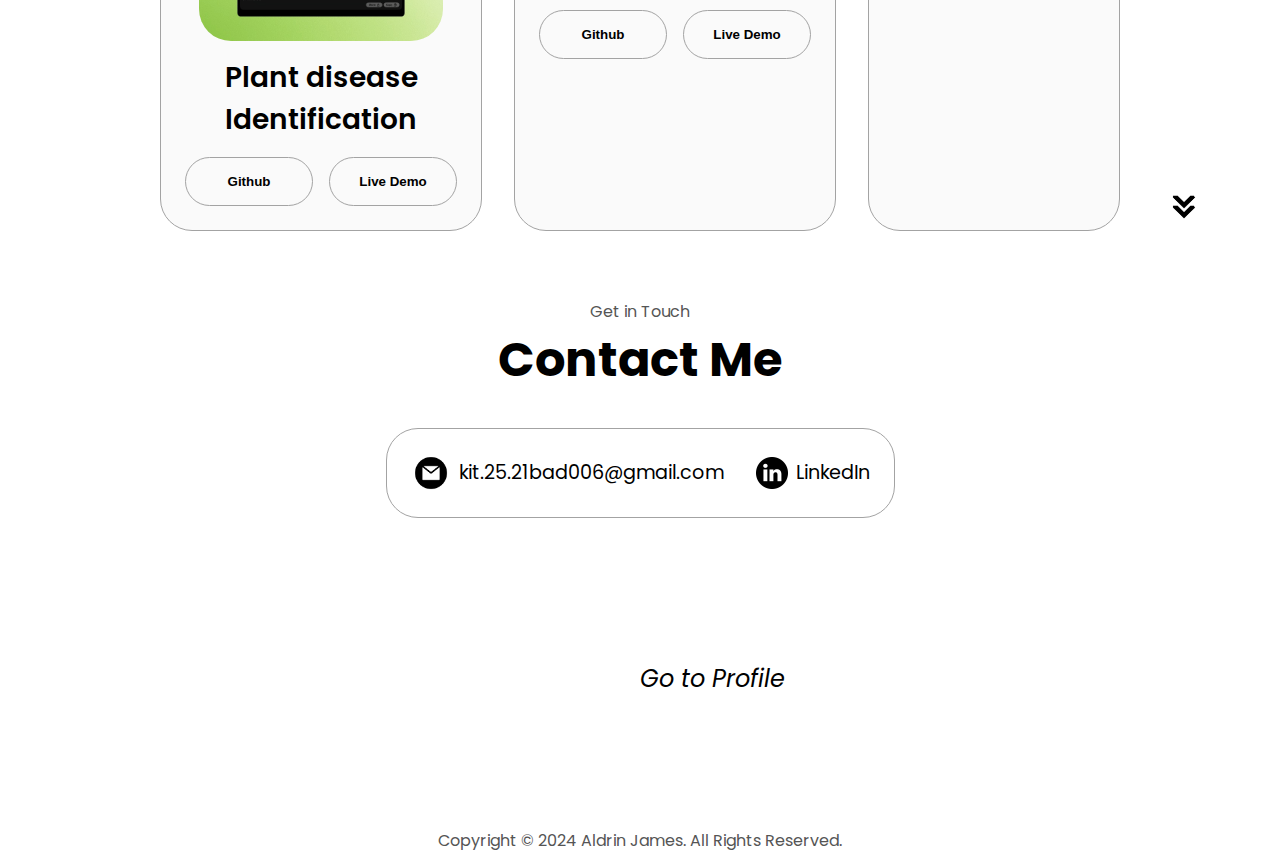
==== commit dcc8010f: "projects updated" ====
--- a/index.html
+++ b/index.html
@@ -9,6 +9,15 @@
     <link rel="stylesheet" href="mediaqueries.css" />
   </head>
   <body>
+
+   <!---- <div class="dark-container">-->
+      <!--<button id="dark-mode-t">Dark Mode</button>-->
+  
+       
+
+
+
+
     <nav id="desktop-nav">
       <div id="username" class="logo">Aldrin James</div>
       <div>
@@ -129,57 +138,36 @@
       <div class="experience-details-container">
         <div class="about-containers">
           <div class="details-container">
-            <h2 class="experience-sub-title">Frontend Development</h2>
-            <div class="article-container">
-              <article>
-                <img
-                  src="./assets/checkmark.png"
-                  alt="Experience icon"
-                  class="icon"
-                />
-                <div>
-                  <h3>HTML</h3>
-                  <p>Experienced</p>
-                </div>
-              </article>
-              <article>
-                <img
-                  src="./assets/checkmark.png"
-                  alt="Experience icon"
-                  class="icon"
-                />
-                <div>
-                  <h3>CSS</h3>
-                  <p>Intermediate</p>
-                </div>
-              </article>
-
-              <article>
-                <img
-                  src="./assets/checkmark.png"
-                  alt="Experience icon"
-                  class="icon"
-                />
-                <div>
-                  <h3>JavaScript</h3>
-                  <p>Basic</p>
-                </div>
-              </article>
-              <article>
-                <img
-                  src="./assets/checkmark.png"
-                  alt="Experience icon"
-                  class="icon"
-                />
-                <div>
-                  <h3>TypeScript</h3>
-                  <p>Basic</p>
-                </div>
-              </article>
+            <h2 class="experience-sub-title">Internships</h2>
+            <div class="article-container">
+              <article>
+                <img
+                  src="./assets/checkmark.png"
+                  alt="Experience icon"
+                  class="icon"
+                />
+                <div>
+                  <h3>Krish Tec-Coimbatore</h3>
+                  <p>AI & Ml dev<br>Learned about Image recognition and DL models</p>
+                </div>
+              </article>
+              <article>
+                <img
+                  src="./assets/checkmark.png"
+                  alt="Experience icon"
+                  class="icon"
+                />
+                <div>
+                  <h3>Domain Hostly-Erode</h3>
+                  <p>AI & ML<br>Developed AI chatbots</p>
+                </div>
+              </article>
+
+              
              
             </div>
           </div>
-          <div class="details-container">
+          <!--<div class="details-container">
             <h2 class="experience-sub-title">Programming Skills</h2>
             <div class="article-container">
               <article>
@@ -263,10 +251,11 @@
                 </div>
               </article>
             </div>
-          </div>
+          </div>-->
           <div class="details-container">
             <h2 class="experience-sub-title">Skills</h2>
             <div class="article-container">
+              
               <article>
                 <img
                   src="./assets/checkmark.png"
@@ -334,6 +323,7 @@
                   
                 </div>
               </article>
+             
               
             </div>
           </div>
@@ -354,16 +344,16 @@
           <div class="details-container color-container">
             <div class="article-container">
               <img
-                src="./assets/project-1.png"
+                src="./assets/Plant Disease Identification.jpg"
                 alt="Project 1"
                 class="project-img"
               />
             </div>
-            <h2 class="experience-sub-title project-title">Project One</h2>
+            <h2 class="experience-sub-title project-title">Plant disease Identification</h2>
             <div class="btn-container">
               <button
                 class="btn btn-color-2 project-btn"
-                onclick="location.href='https://github.com/'"
+                onclick="location.href='https://github.com/aldrinkodes'"
               >
                 Github
               </button>
@@ -378,22 +368,22 @@
           <div class="details-container color-container">
             <div class="article-container">
               <img
-                src="./assets/project-2.png"
+                src="./assets/Employee productivity analysis.webp"
                 alt="Project 2"
                 class="project-img"
               />
             </div>
-            <h2 class="experience-sub-title project-title">Project Two</h2>
+            <h2 class="experience-sub-title project-title">Employee productivity analysis</h2>
             <div class="btn-container">
               <button
                 class="btn btn-color-2 project-btn"
-                onclick="location.href='https://github.com/'"
+                onclick="location.href='https://github.com/aldrinkodes/Employee-Productivity'"
               >
                 Github
               </button>
               <button
                 class="btn btn-color-2 project-btn"
-                onclick="location.href='https://github.com/'"
+                onclick="location.href='https://github.com/aldrinkodes/Employee-Productivity'"
               >
                 Live Demo
               </button>
@@ -402,26 +392,13 @@
           <div class="details-container color-container">
             <div class="article-container">
               <img
-                src="./assets/project-3.png"
+                src="./assets/Predator free farm.jpg"
                 alt="Project 3"
                 class="project-img"
               />
             </div>
-            <h2 class="experience-sub-title project-title">Project Three</h2>
-            <div class="btn-container">
-              <button
-                class="btn btn-color-2 project-btn"
-                onclick="location.href='https://github.com/'"
-              >
-                Github
-              </button>
-              <button
-                class="btn btn-color-2 project-btn"
-                onclick="location.href='https://github.com/'"
-              >
-                Live Demo
-              </button>
-            </div>
+            <h2 class="experience-sub-title project-title">Predator free Farm</h2>
+            <p>Funded by Vidhya Incubation Centre</p>
           </div>
         </div>
       </div>
@@ -465,9 +442,13 @@
           </ul>
         </div>
       </nav>
+      <br><br><br>
+    <!---  <p  id="changetxt" class="logo">Tech Enthusiast</p>-->
     
       <p><br><br>Copyright &#169; 2024 Aldrin James. All Rights Reserved.</p>
     </footer>
     <script src="script.js"></script>
+   
+  <!--</div>-->
   </body>
 </html>
--- a/style.css
+++ b/style.css
@@ -9,6 +9,7 @@
 
 body {
   font-family: "Poppins", sans-serif;
+  transition: background-color 0.5s ease;
 }
 
 html {
@@ -436,3 +437,18 @@
 footer p {
   text-align: center;
 }
+
+
+/*Dark mode*/
+.dark-container {
+  max-width: 600px;
+  margin: 0 auto;
+  padding: 20px;
+  background-color: #fff;
+  color: #333;
+}
+
+.dark-mode .dark-container {
+  background-color: #333;
+  color: #fff;
+}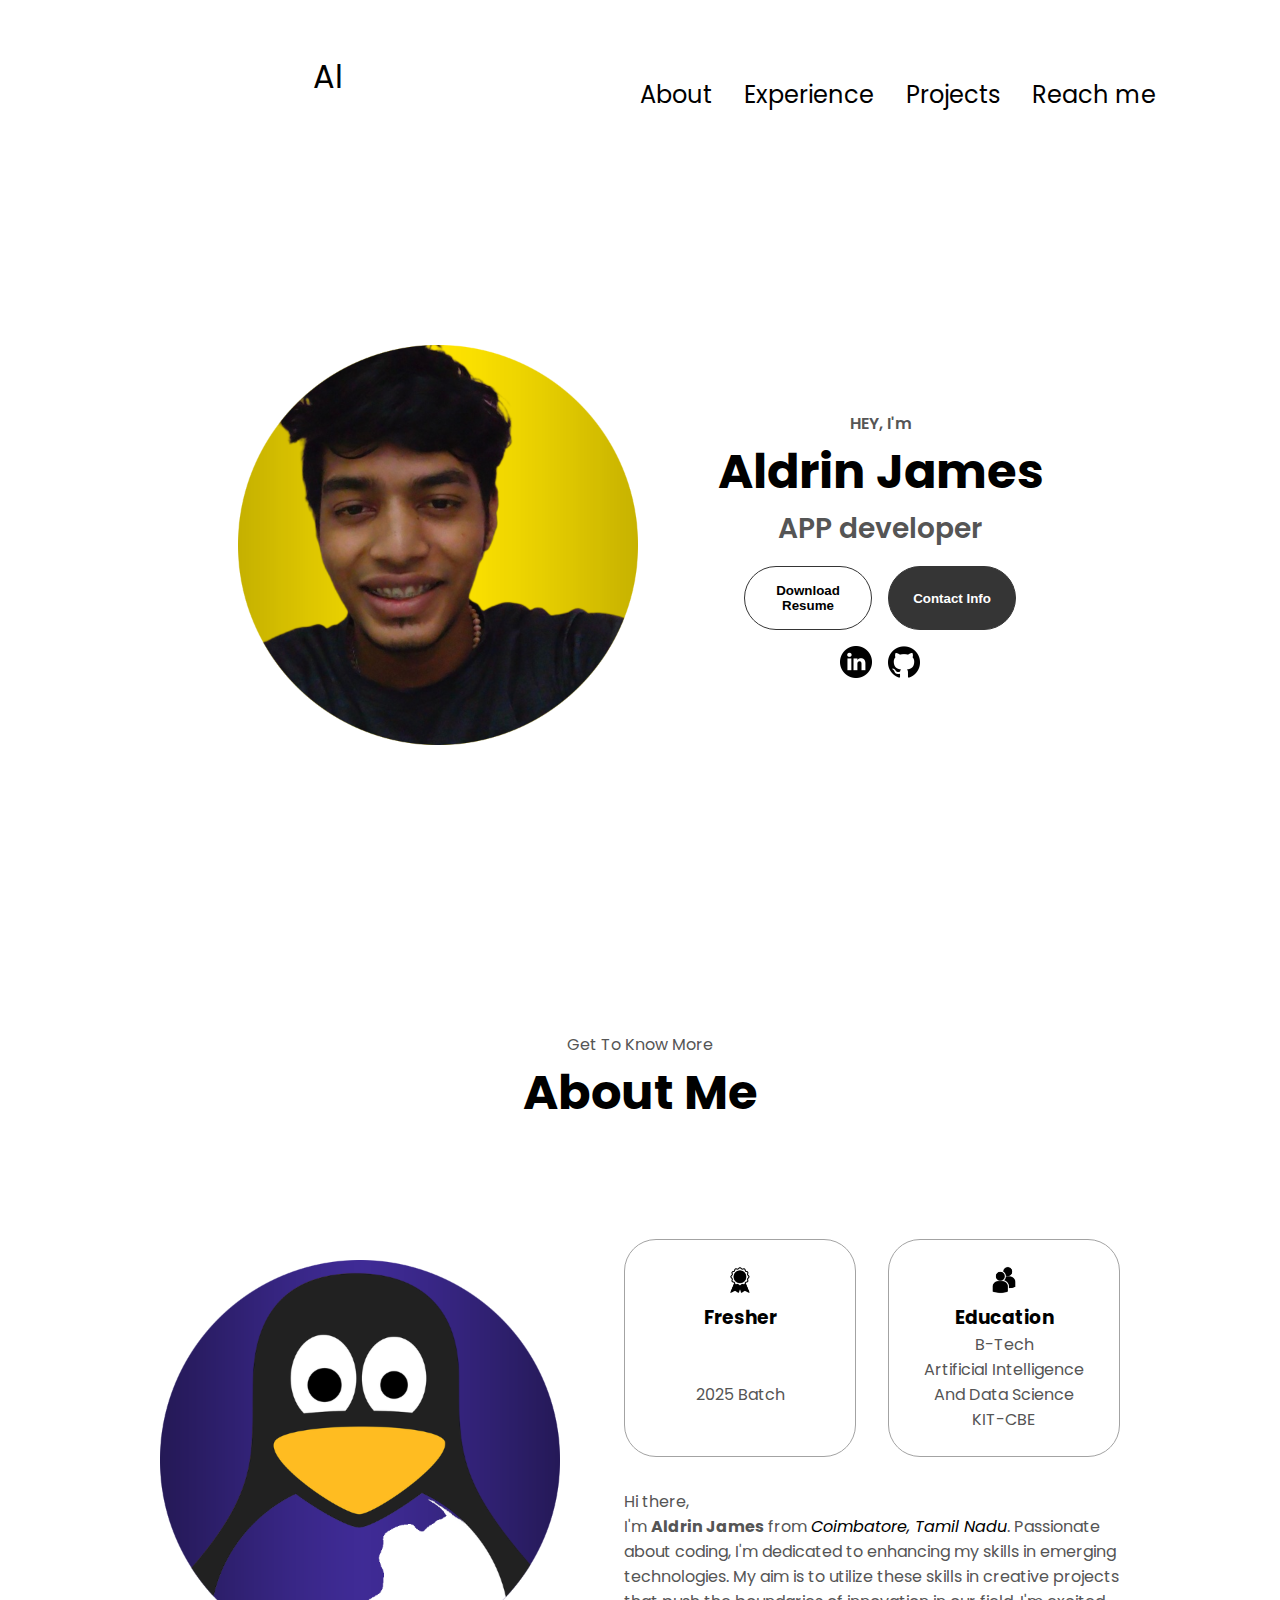
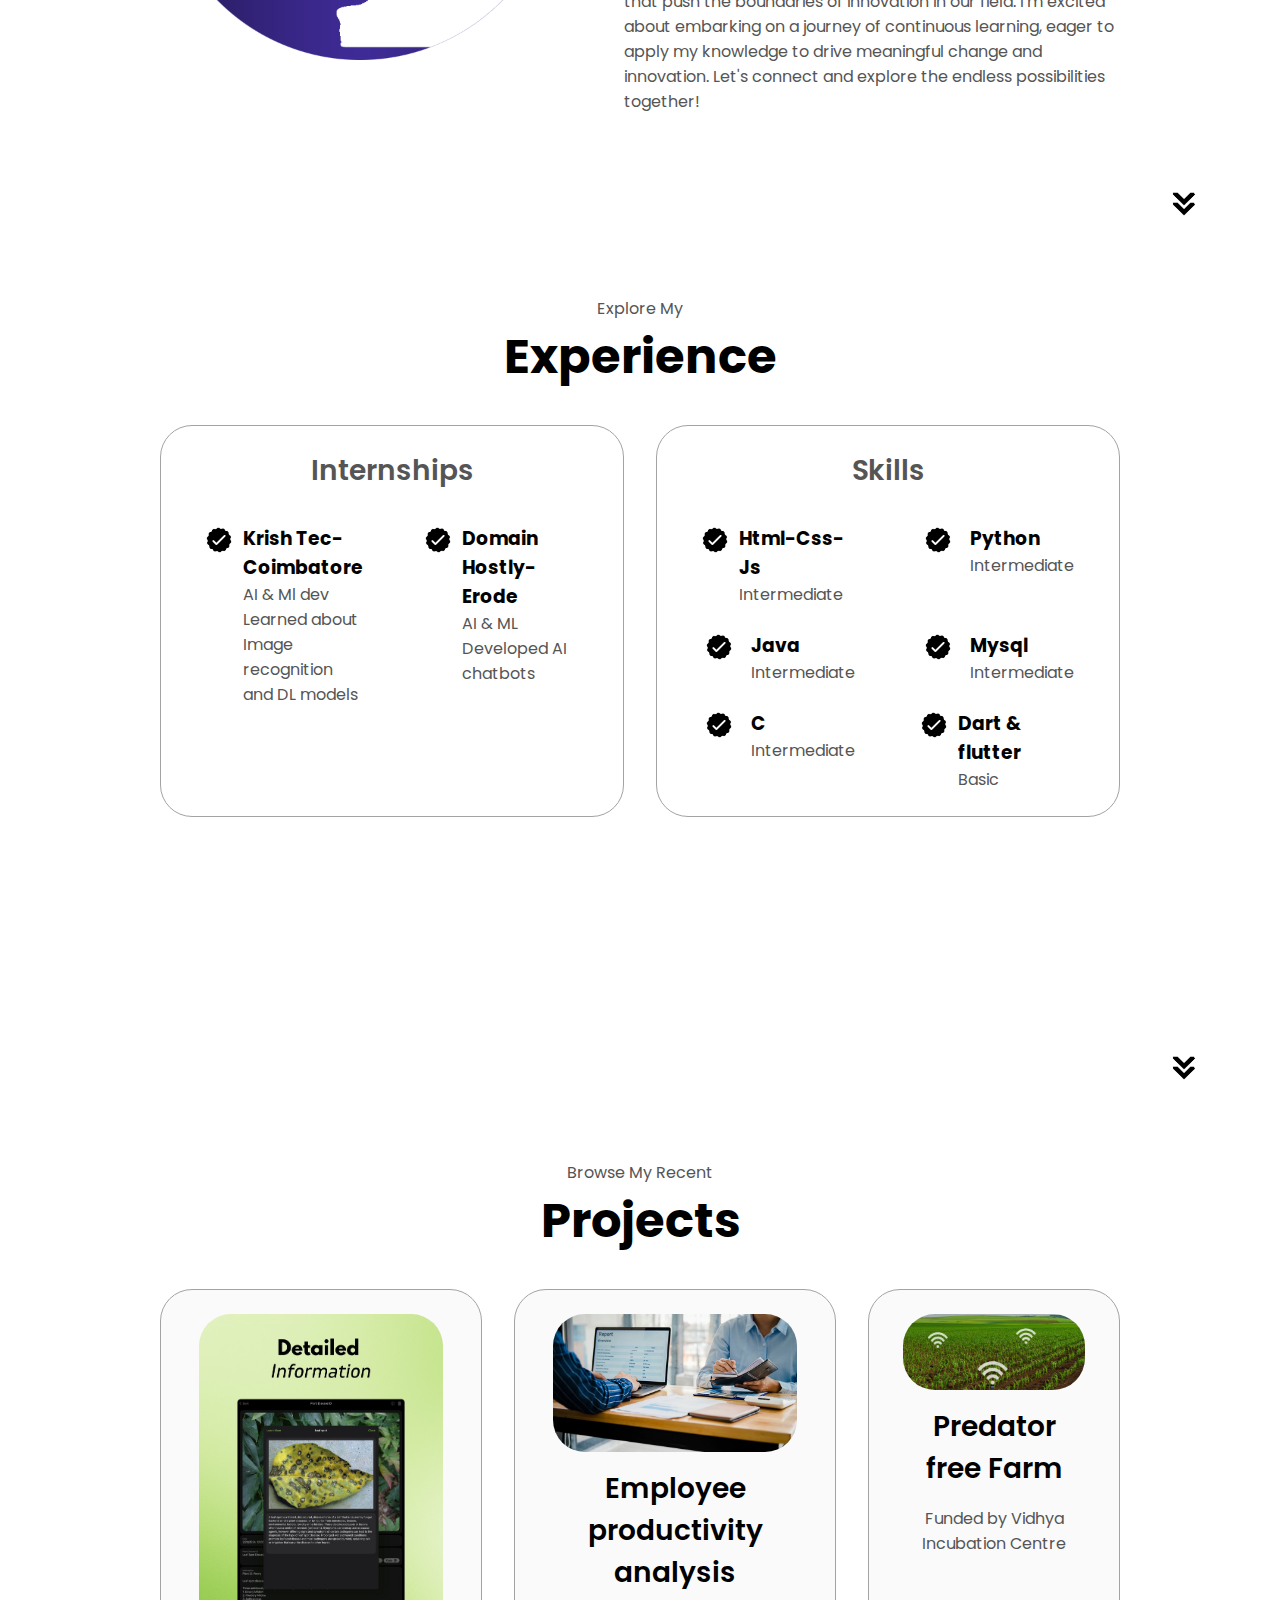
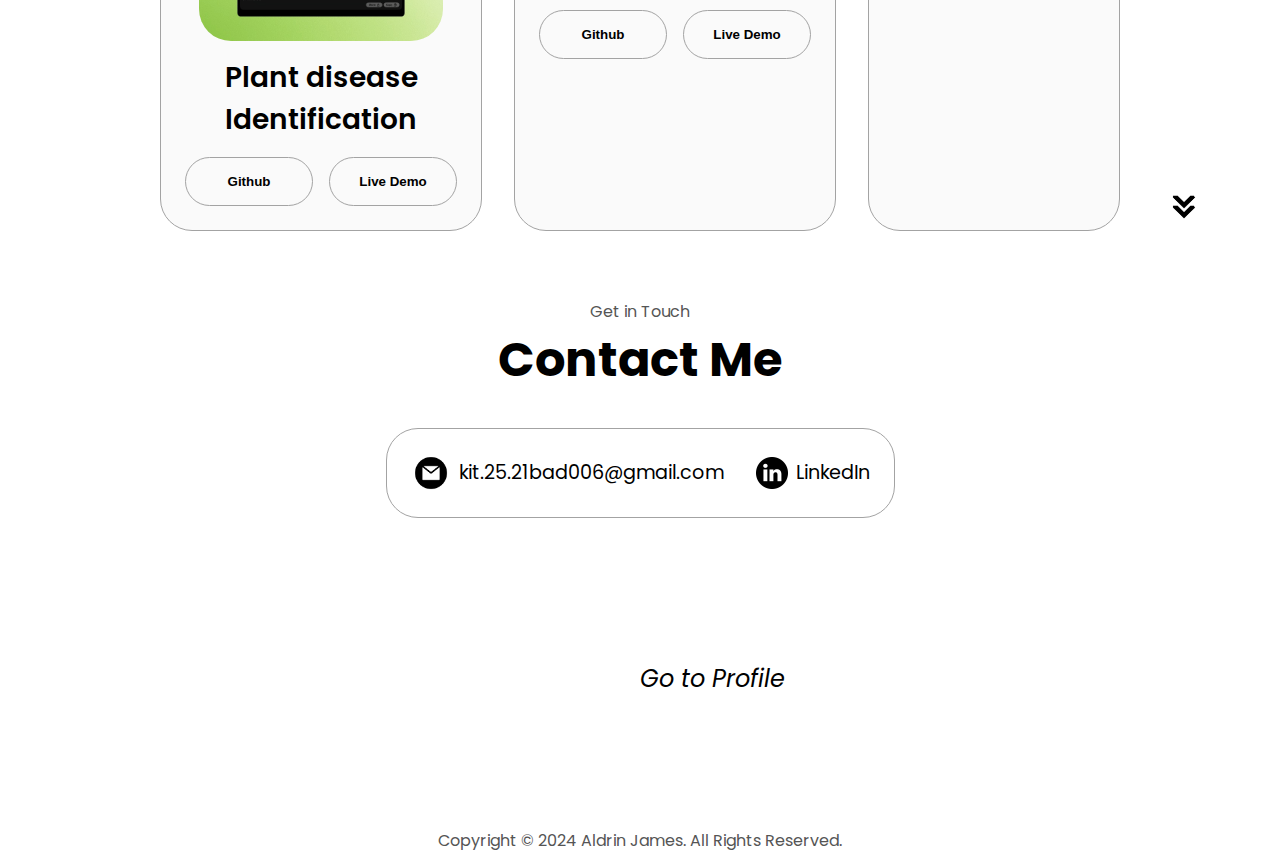
==== commit 20d74fb7: "title icon updated" ====
--- a/index.html
+++ b/index.html
@@ -7,6 +7,7 @@
     <title>Aldrin's James</title>
     <link rel="stylesheet" href="style.css" />
     <link rel="stylesheet" href="mediaqueries.css" />
+    <link rel="icon" href="./assets/profile-pic.png" type="image/png">
   </head>
   <body>
 
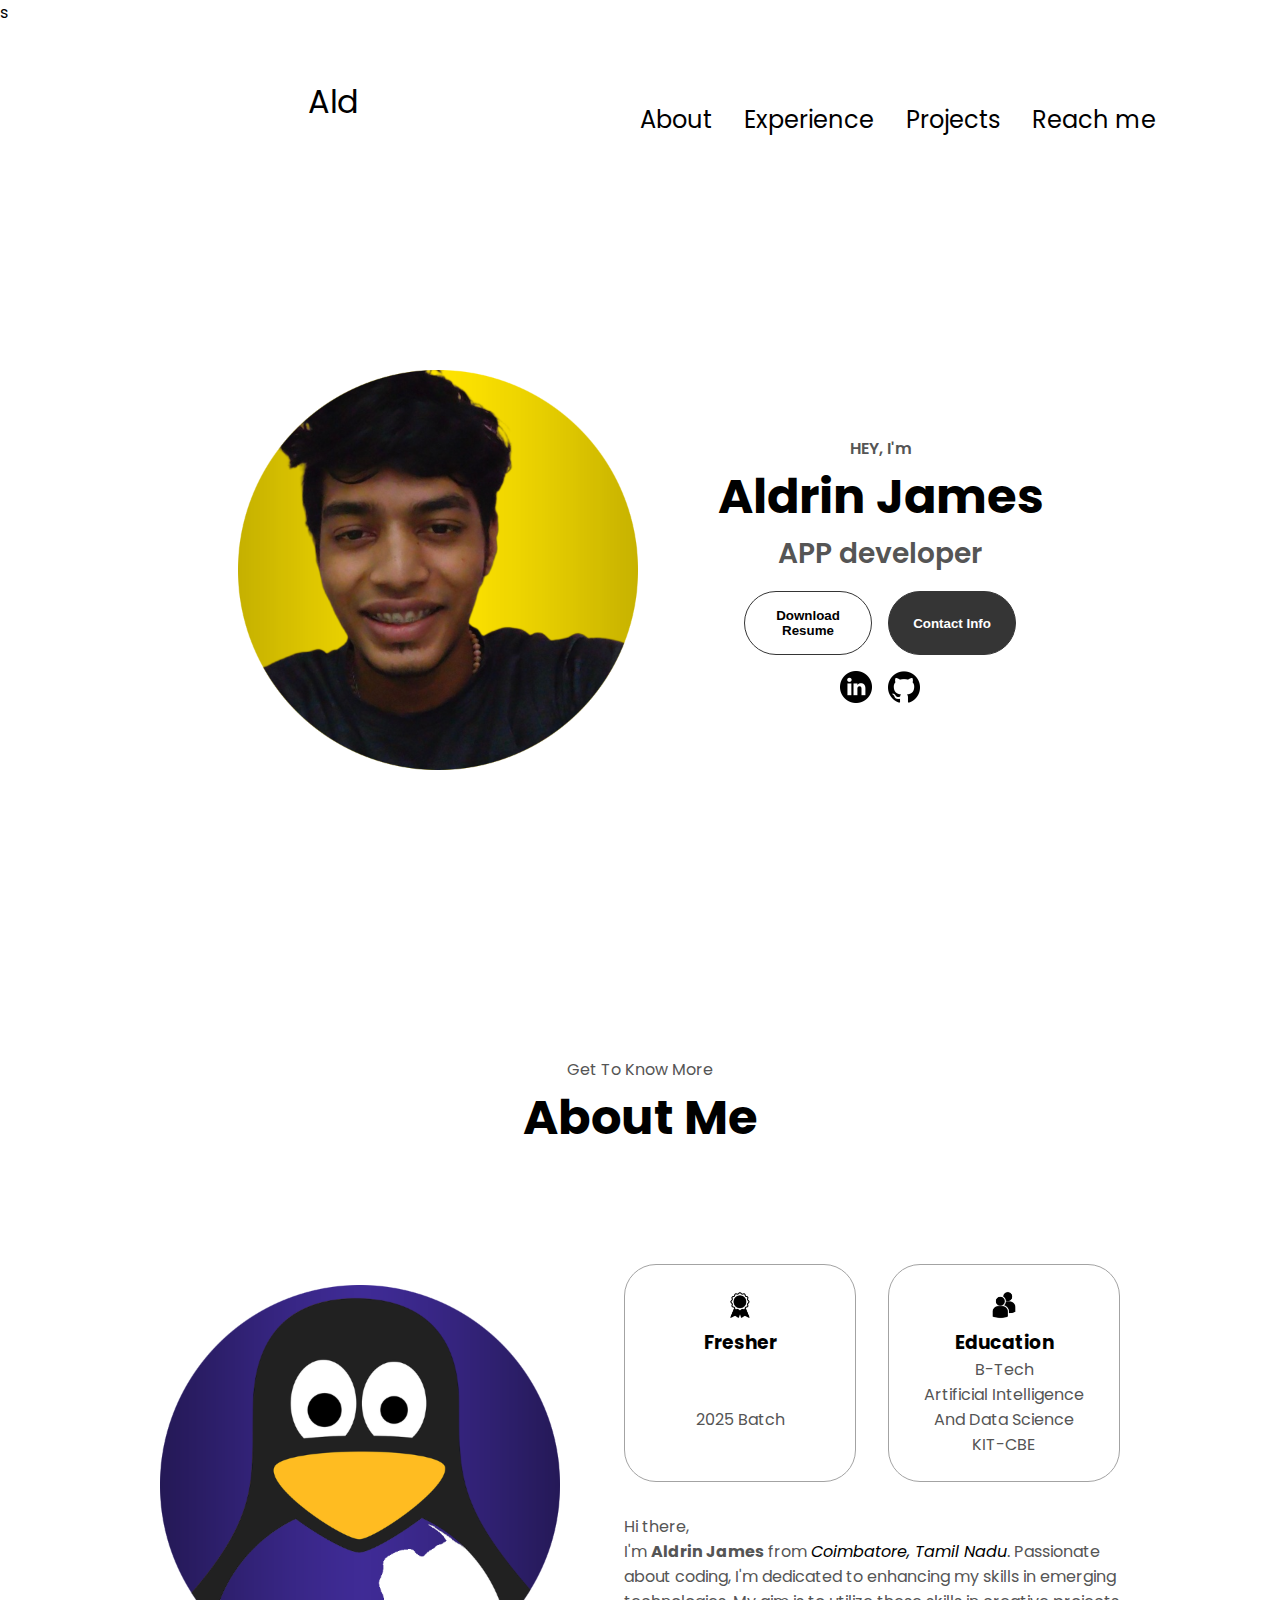
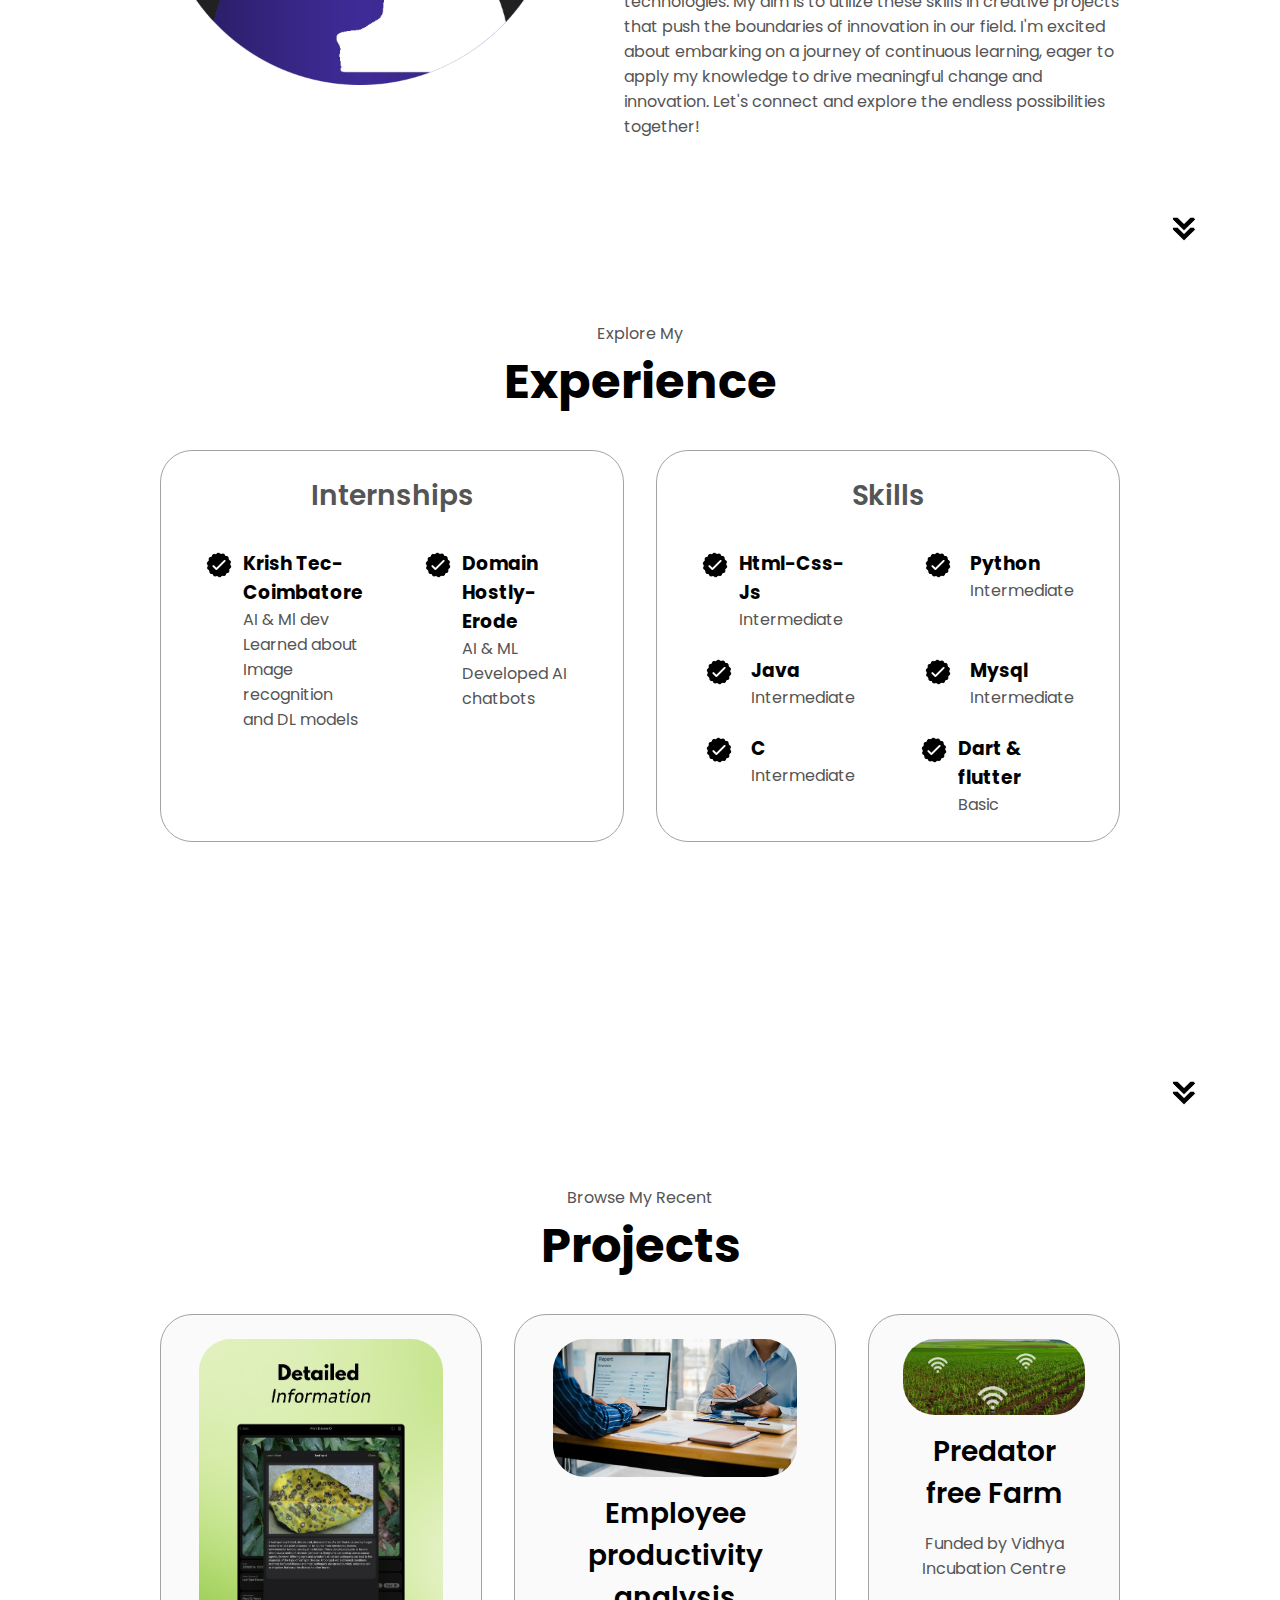
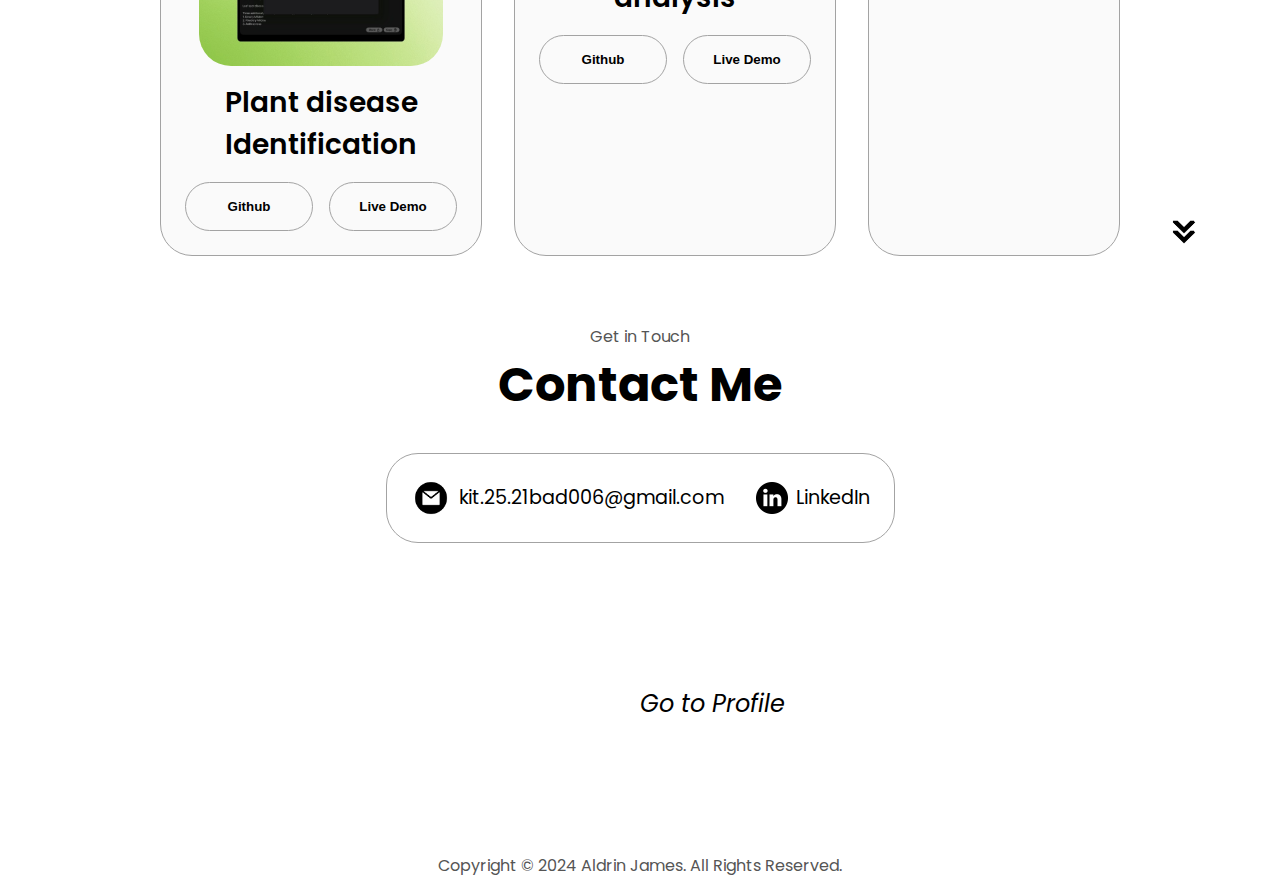
==== commit 45162667: "Update index.html" ====
--- a/index.html
+++ b/index.html
@@ -1,6 +1,15 @@
 <!DOCTYPE html>
 <html lang="en">
   <head>
+    <!-- Google tag (gtag.js) -->
+<script async src="https://www.googletagmanager.com/gtag/js?id=G-K7TRVJWLXF"></script>
+<script>
+  window.dataLayer = window.dataLayer || [];
+  function gtag(){dataLayer.push(arguments);}
+  gtag('js', new Date());
+
+  gtag('config', 'G-K7TRVJWLXF');
+</script>s
     <meta charset="UTF-8" />
     <meta http-equiv="X-UA-Compatible" content="IE=edge" />
     <meta name="viewport" content="width=device-width, initial-scale=1.0" />
@@ -354,13 +363,13 @@
             <div class="btn-container">
               <button
                 class="btn btn-color-2 project-btn"
-                onclick="location.href='https://github.com/aldrinkodes'"
+                onclick="location.href='https://github.com/aldrinkodes/plant-disease-classification'"
               >
                 Github
               </button>
               <button
                 class="btn btn-color-2 project-btn"
-                onclick="location.href='https://github.com/'"
+                onclick="location.href='https://colab.research.google.com/drive/1rwDEgZP6sNhuN_5wlHjYvk0pHi3bq8T7?usp=sharing'"
               >
                 Live Demo
               </button>
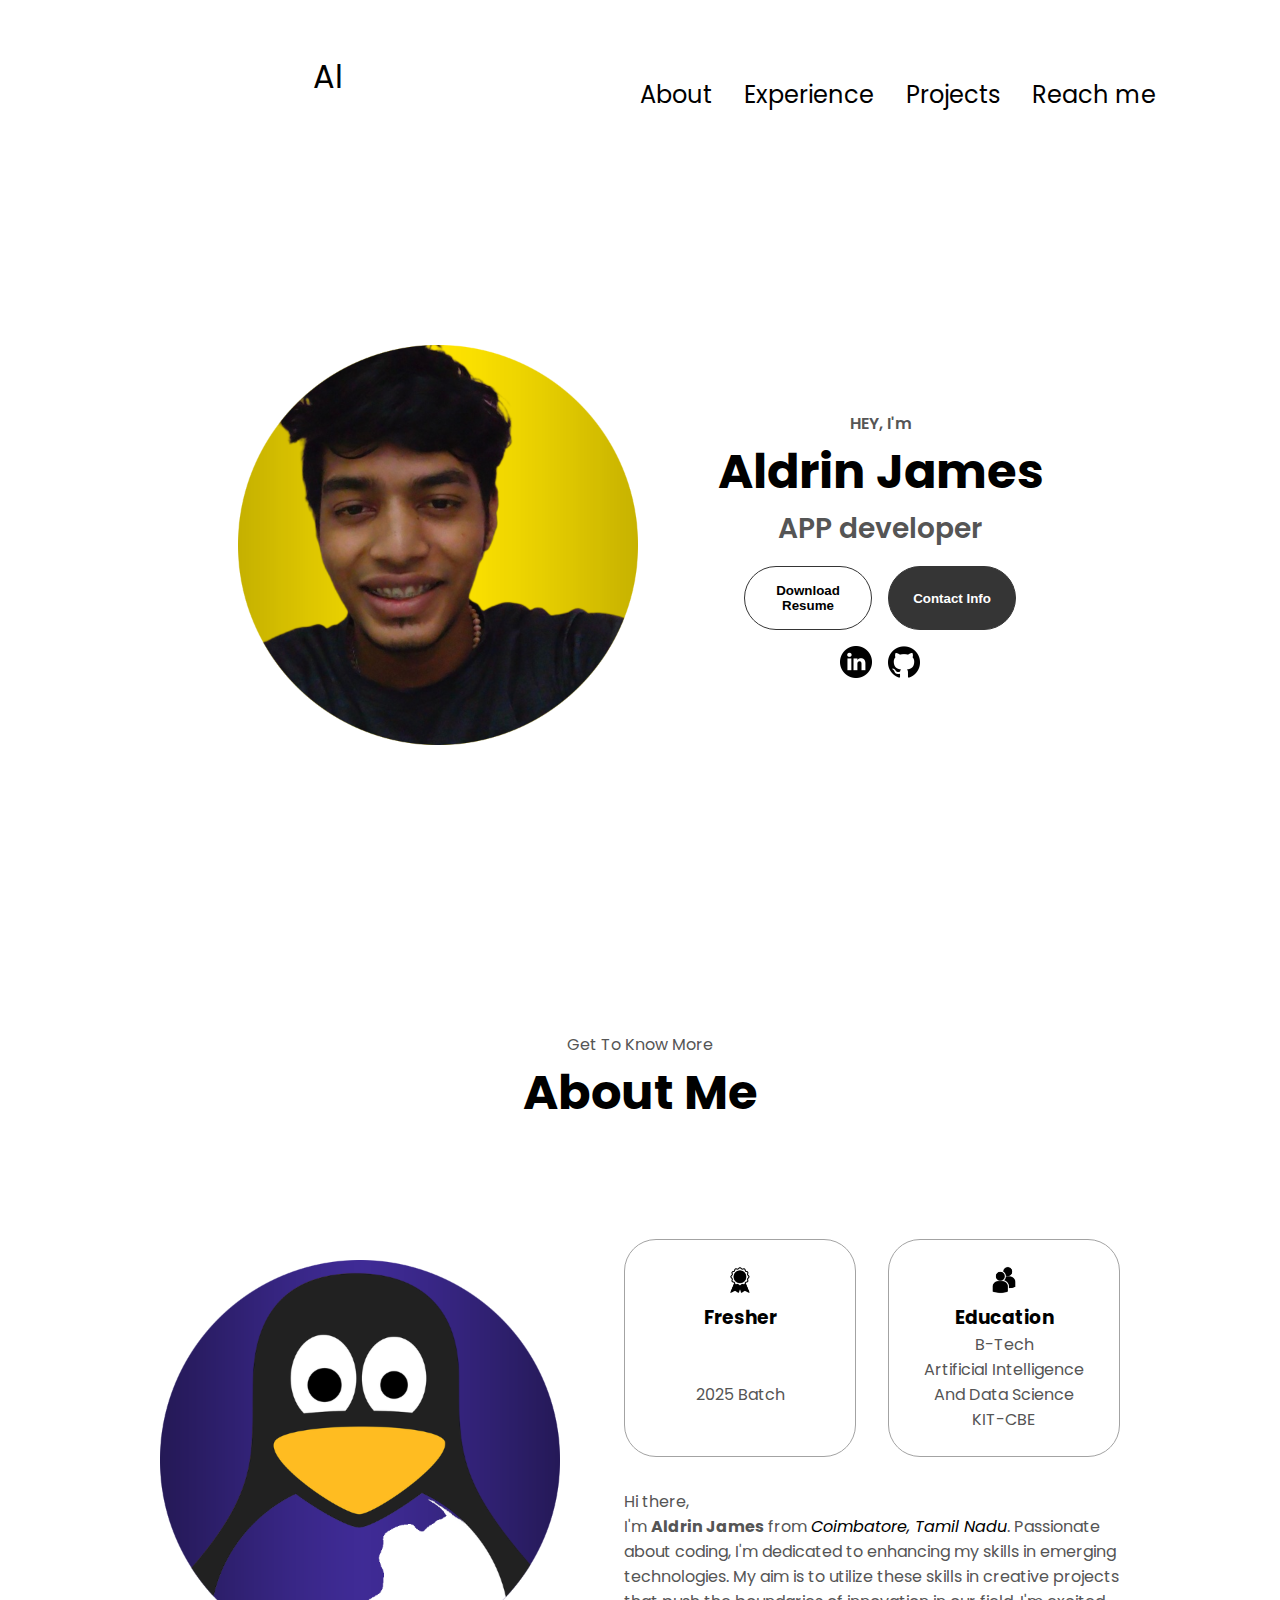
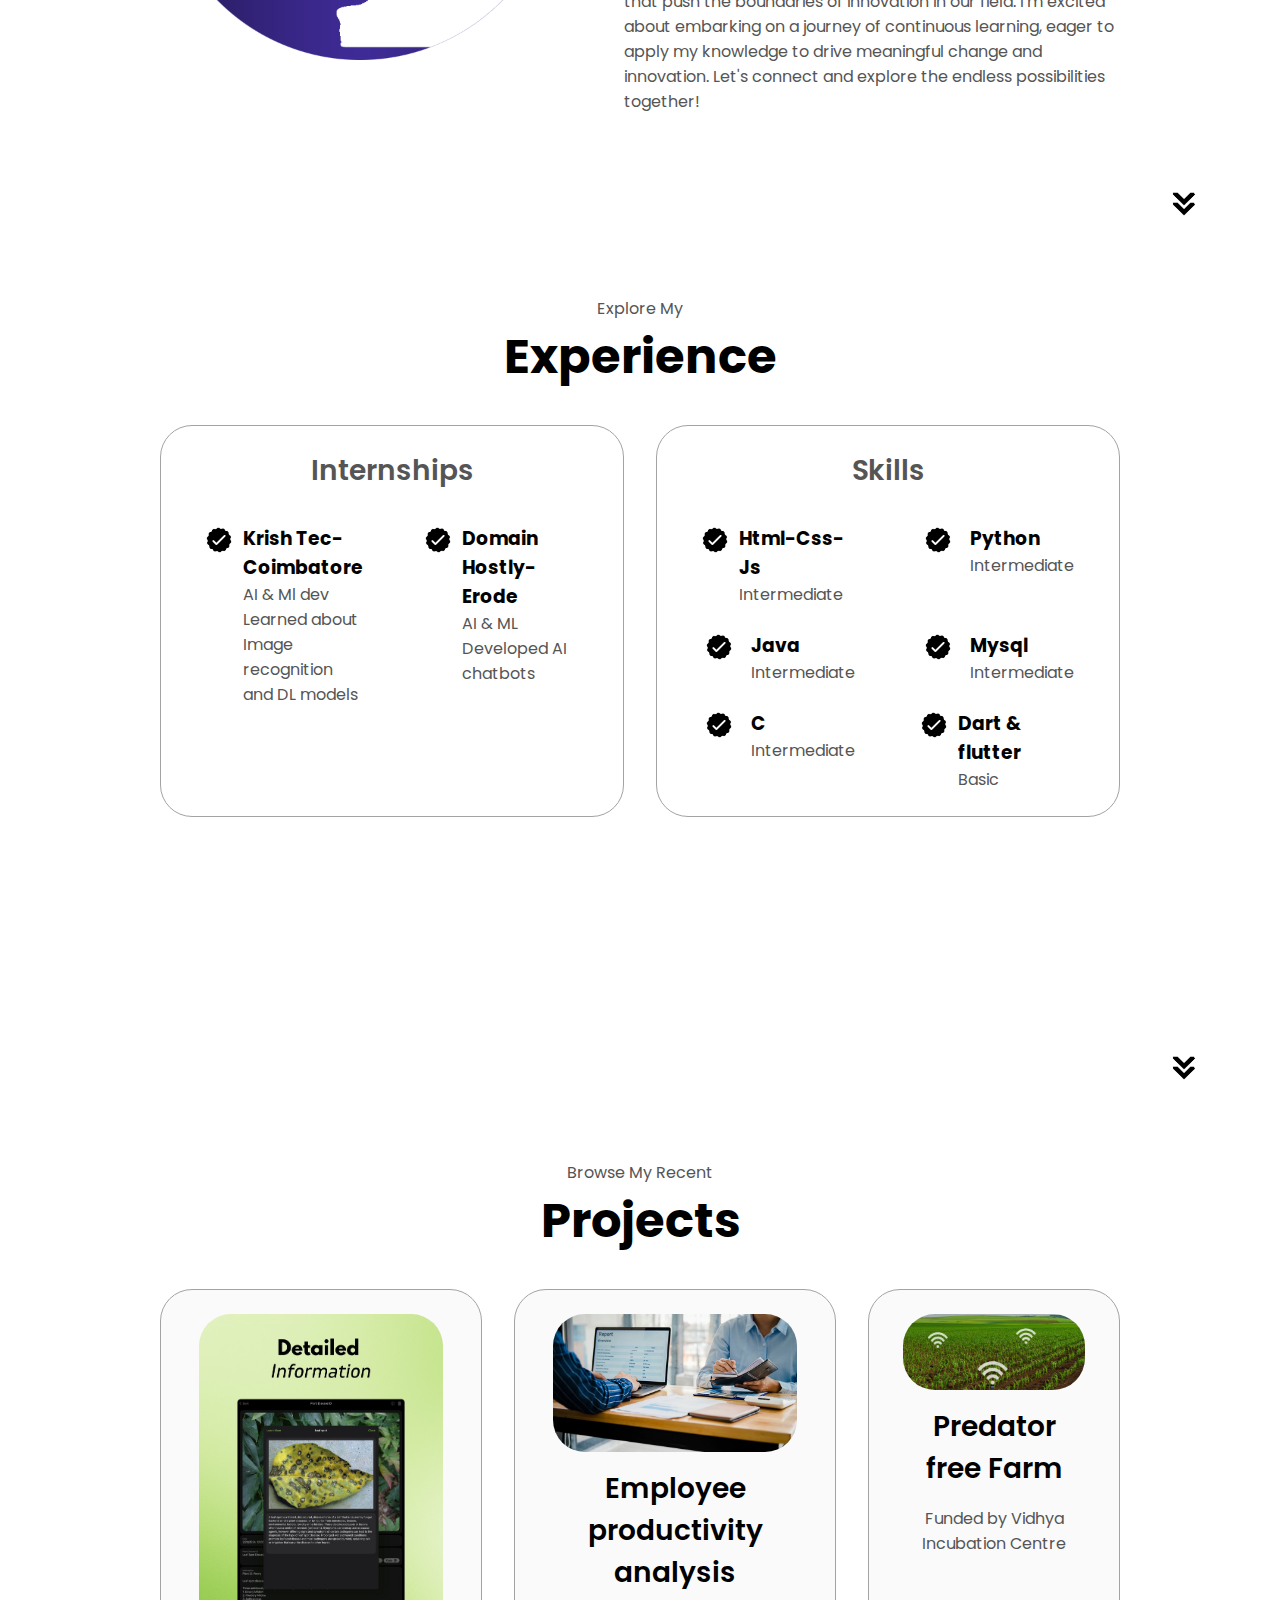
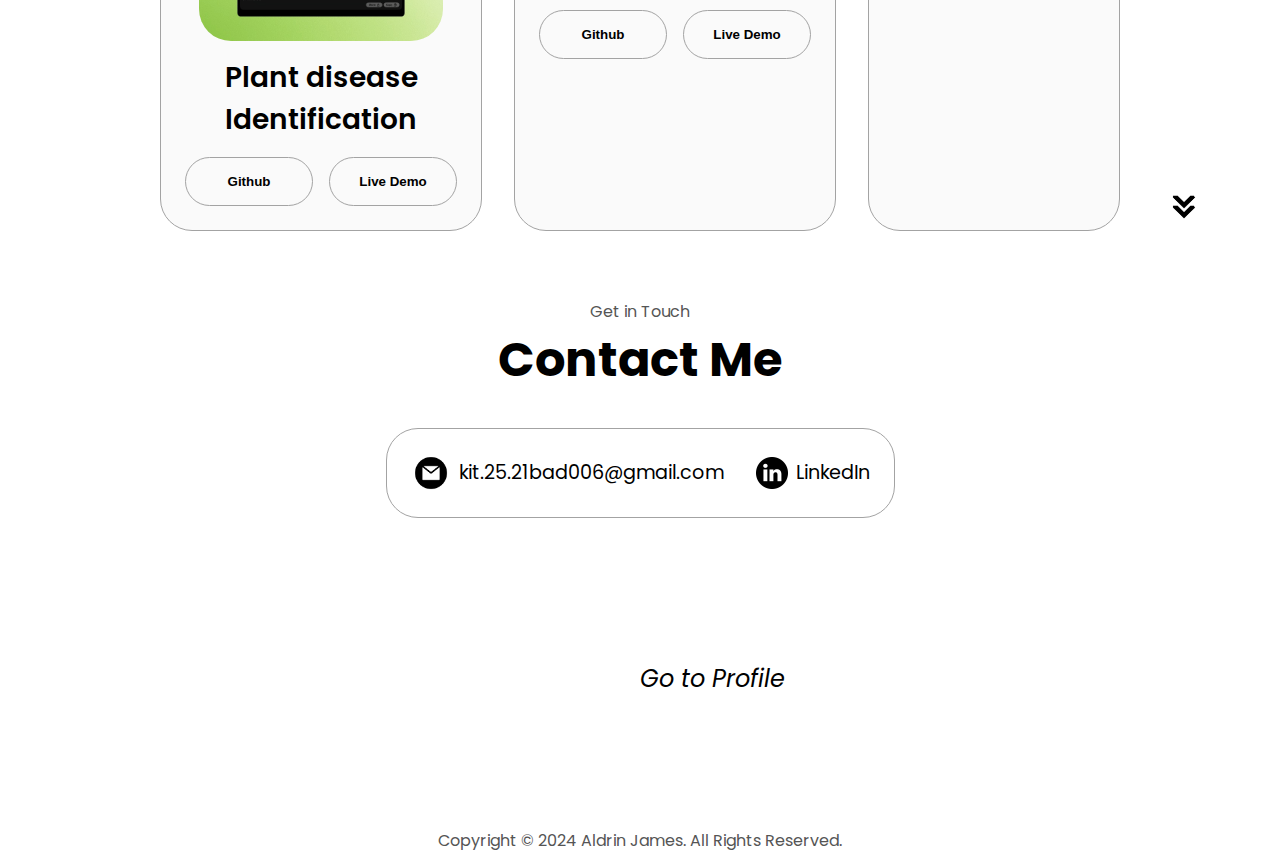
==== commit b6e7e46b: "Update index.html" ====
--- a/index.html
+++ b/index.html
@@ -2,31 +2,30 @@
 <html lang="en">
   <head>
     <!-- Google tag (gtag.js) -->
-<script async src="https://www.googletagmanager.com/gtag/js?id=G-K7TRVJWLXF"></script>
-<script>
-  window.dataLayer = window.dataLayer || [];
-  function gtag(){dataLayer.push(arguments);}
-  gtag('js', new Date());
-
-  gtag('config', 'G-K7TRVJWLXF');
-</script>s
+    <script
+      async
+      src="https://www.googletagmanager.com/gtag/js?id=G-K7TRVJWLXF"
+    ></script>
+    <script>
+      window.dataLayer = window.dataLayer || [];
+      function gtag() {
+        dataLayer.push(arguments);
+      }
+      gtag("js", new Date());
+
+      gtag("config", "G-K7TRVJWLXF");
+    </script>
     <meta charset="UTF-8" />
     <meta http-equiv="X-UA-Compatible" content="IE=edge" />
     <meta name="viewport" content="width=device-width, initial-scale=1.0" />
     <title>Aldrin's James</title>
     <link rel="stylesheet" href="style.css" />
     <link rel="stylesheet" href="mediaqueries.css" />
-    <link rel="icon" href="./assets/profile-pic.png" type="image/png">
+    <link rel="icon" href="./assets/profile-pic.png" type="image/png" />
   </head>
   <body>
-
-   <!---- <div class="dark-container">-->
-      <!--<button id="dark-mode-t">Dark Mode</button>-->
-  
-       
-
-
-
+    <!---- <div class="dark-container">-->
+    <!--<button id="dark-mode-t">Dark Mode</button>-->
 
     <nav id="desktop-nav">
       <div id="username" class="logo">Aldrin James</div>
@@ -40,7 +39,7 @@
       </div>
     </nav>
     <nav id="hamburger-nav">
-      <div  class="logo">Aldrin James</div>
+      <div class="logo">Aldrin James</div>
       <div class="hamburger-menu">
         <div class="hamburger-icon" onclick="toggleMenu()">
           <span></span>
@@ -109,8 +108,8 @@
                 alt="Experience icon"
                 class="icon"
               />
-              <h3 id="changingtext"><br><br>Fresher</h3>
-              <p><br><br>2025 Batch</p>
+              <h3 id="changingtext"><br /><br />Fresher</h3>
+              <p><br /><br />2025 Batch</p>
             </div>
             <div class="details-container">
               <img
@@ -119,18 +118,30 @@
                 class="icon"
               />
               <h3>Education</h3>
-              <p>B-Tech<br />Artificial Intelligence And Data Science<br>KIT-CBE</p>
+              <p>
+                B-Tech<br />Artificial Intelligence And Data Science<br />KIT-CBE
+              </p>
             </div>
           </div>
           <div class="text-container">
             <p>
-              Hi there,<br>
-
-I'm <strong>Aldrin James</strong> from <i><a href="https://maps.app.goo.gl/ja6hcBLoMwYk3Xyb7" target="_blank" title="view in map">Coimbatore, Tamil Nadu</a></i>. Passionate about coding, I'm dedicated to enhancing my skills in emerging technologies. My aim is to utilize these skills in creative projects that push the boundaries of innovation in our field.
-
-I'm excited about embarking on a journey of continuous learning, eager to apply my knowledge to drive meaningful change and innovation.
-
-Let's connect and explore the endless possibilities together!
+              Hi there,<br />
+
+              I'm <strong>Aldrin James</strong> from
+              <i
+                ><a
+                  href="https://maps.app.goo.gl/ja6hcBLoMwYk3Xyb7"
+                  target="_blank"
+                  title="view in map"
+                  >Coimbatore, Tamil Nadu</a
+                ></i
+              >. Passionate about coding, I'm dedicated to enhancing my skills
+              in emerging technologies. My aim is to utilize these skills in
+              creative projects that push the boundaries of innovation in our
+              field. I'm excited about embarking on a journey of continuous
+              learning, eager to apply my knowledge to drive meaningful change
+              and innovation. Let's connect and explore the endless
+              possibilities together!
             </p>
           </div>
         </div>
@@ -158,7 +169,10 @@
                 />
                 <div>
                   <h3>Krish Tec-Coimbatore</h3>
-                  <p>AI & Ml dev<br>Learned about Image recognition and DL models</p>
+                  <p>
+                    AI & Ml dev<br />Learned about Image recognition and DL
+                    models
+                  </p>
                 </div>
               </article>
               <article>
@@ -169,12 +183,9 @@
                 />
                 <div>
                   <h3>Domain Hostly-Erode</h3>
-                  <p>AI & ML<br>Developed AI chatbots</p>
-                </div>
-              </article>
-
-              
-             
+                  <p>AI & ML<br />Developed AI chatbots</p>
+                </div>
+              </article>
             </div>
           </div>
           <!--<div class="details-container">
@@ -265,7 +276,6 @@
           <div class="details-container">
             <h2 class="experience-sub-title">Skills</h2>
             <div class="article-container">
-              
               <article>
                 <img
                   src="./assets/checkmark.png"
@@ -330,11 +340,8 @@
                 <div>
                   <h3>Dart & flutter</h3>
                   <p>Basic</p>
-                  
-                </div>
-              </article>
-             
-              
+                </div>
+              </article>
             </div>
           </div>
         </div>
@@ -359,7 +366,9 @@
                 class="project-img"
               />
             </div>
-            <h2 class="experience-sub-title project-title">Plant disease Identification</h2>
+            <h2 class="experience-sub-title project-title">
+              Plant disease Identification
+            </h2>
             <div class="btn-container">
               <button
                 class="btn btn-color-2 project-btn"
@@ -383,7 +392,9 @@
                 class="project-img"
               />
             </div>
-            <h2 class="experience-sub-title project-title">Employee productivity analysis</h2>
+            <h2 class="experience-sub-title project-title">
+              Employee productivity analysis
+            </h2>
             <div class="btn-container">
               <button
                 class="btn btn-color-2 project-btn"
@@ -407,7 +418,9 @@
                 class="project-img"
               />
             </div>
-            <h2 class="experience-sub-title project-title">Predator free Farm</h2>
+            <h2 class="experience-sub-title project-title">
+              Predator free Farm
+            </h2>
             <p>Funded by Vidhya Incubation Centre</p>
           </div>
         </div>
@@ -429,7 +442,11 @@
             alt="Email icon"
             class="icon contact-icon email-icon"
           />
-          <p><a href="mailto:kit.25.21bad006@gmail.com">kit.25.21bad006@gmail.com</a></p>
+          <p>
+            <a href="mailto:kit.25.21bad006@gmail.com"
+              >kit.25.21bad006@gmail.com</a
+            >
+          </p>
         </div>
         <div class="contact-info-container">
           <img
@@ -437,28 +454,37 @@
             alt="LinkedIn icon"
             class="icon contact-icon"
           />
-          <p><a href="https://www.linkedin.com/in/aldrin-james-2834b0287/" target="_blank">LinkedIn</a></p>
+          <p>
+            <a
+              href="https://www.linkedin.com/in/aldrin-james-2834b0287/"
+              target="_blank"
+              >LinkedIn</a
+            >
+          </p>
         </div>
       </div>
     </section>
     <footer>
-      
       <nav>
         <div class="nav-links-container">
           <ul class="nav-links">
-           
-            <li><a href="#profile"><i><br>Go to Profile</i></a></li>
-            
+            <li>
+              <a href="#profile"
+                ><i><br />Go to Profile</i></a
+              >
+            </li>
           </ul>
         </div>
       </nav>
-      <br><br><br>
-    <!---  <p  id="changetxt" class="logo">Tech Enthusiast</p>-->
-    
-      <p><br><br>Copyright &#169; 2024 Aldrin James. All Rights Reserved.</p>
+      <br /><br /><br />
+      <!---  <p  id="changetxt" class="logo">Tech Enthusiast</p>-->
+
+      <p>
+        <br /><br />Copyright &#169; 2024 Aldrin James. All Rights Reserved.
+      </p>
     </footer>
     <script src="script.js"></script>
-   
-  <!--</div>-->
+
+    <!--</div>-->
   </body>
 </html>
